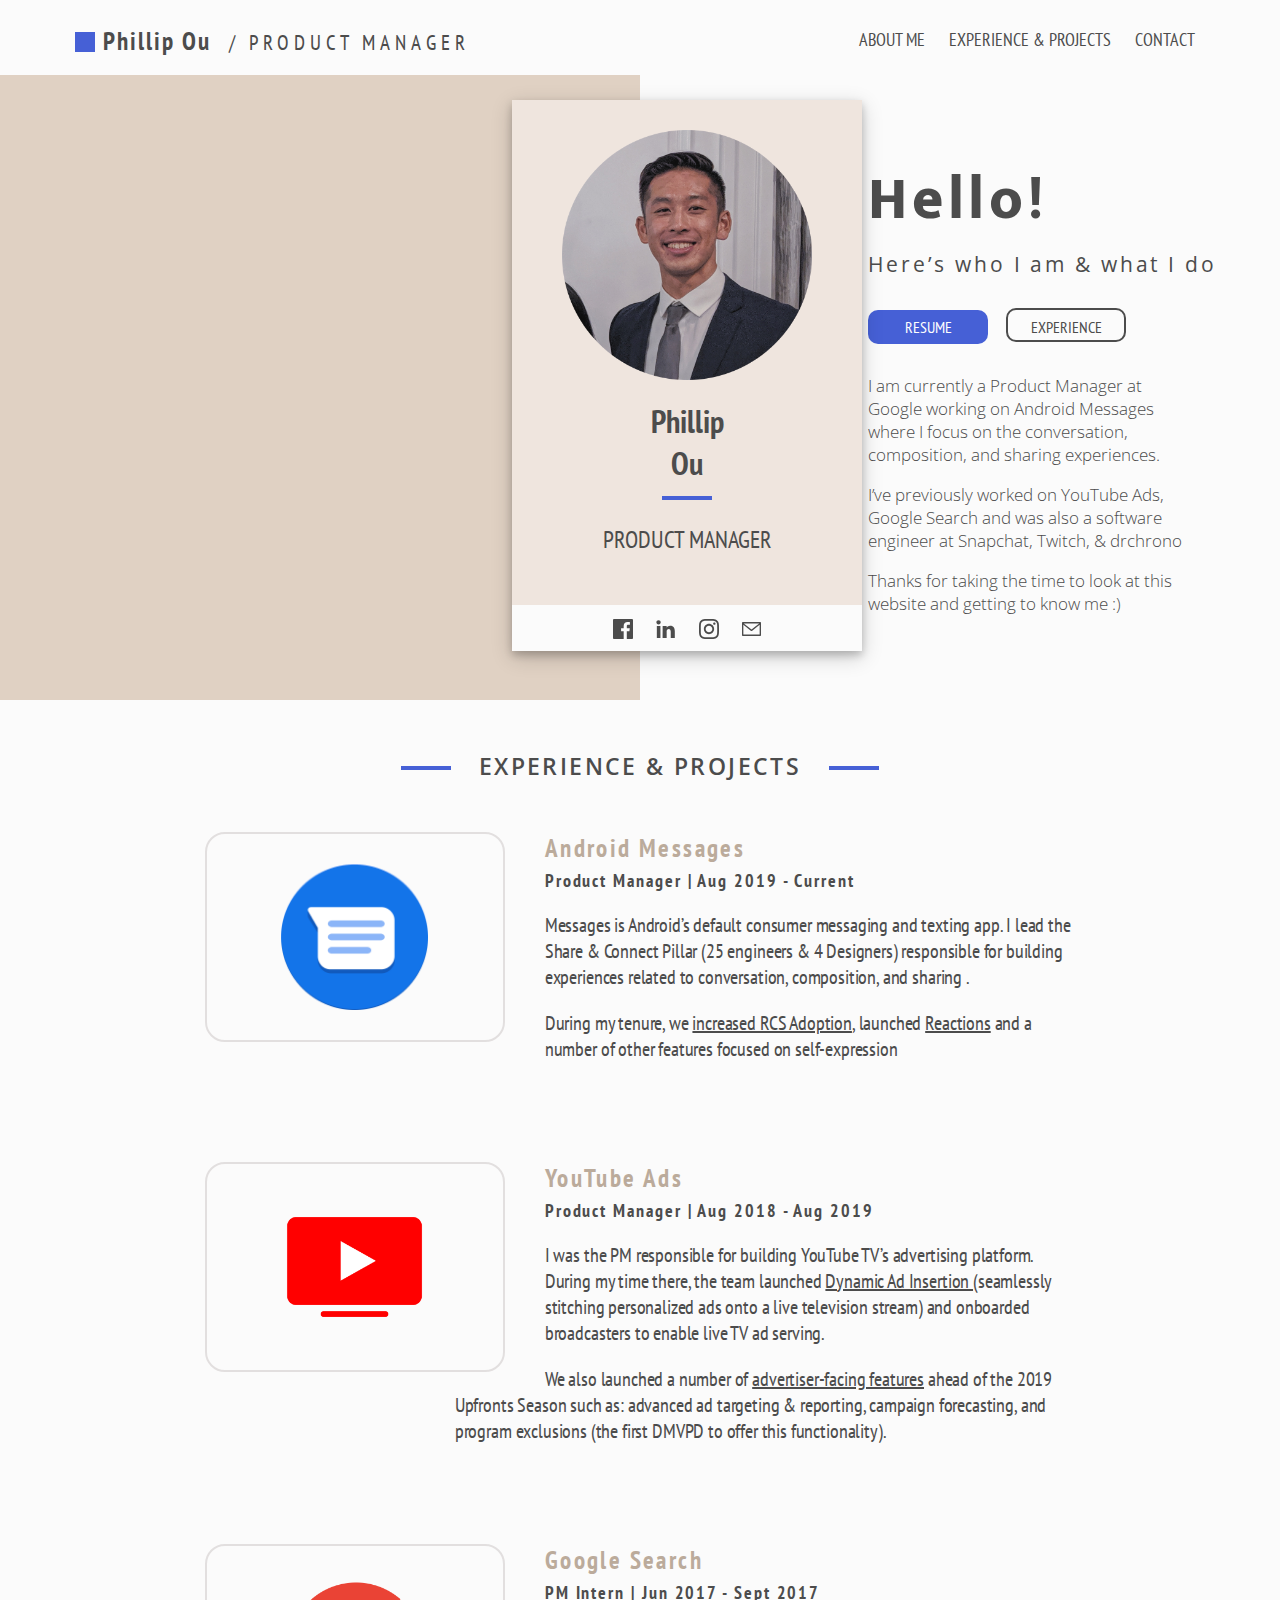
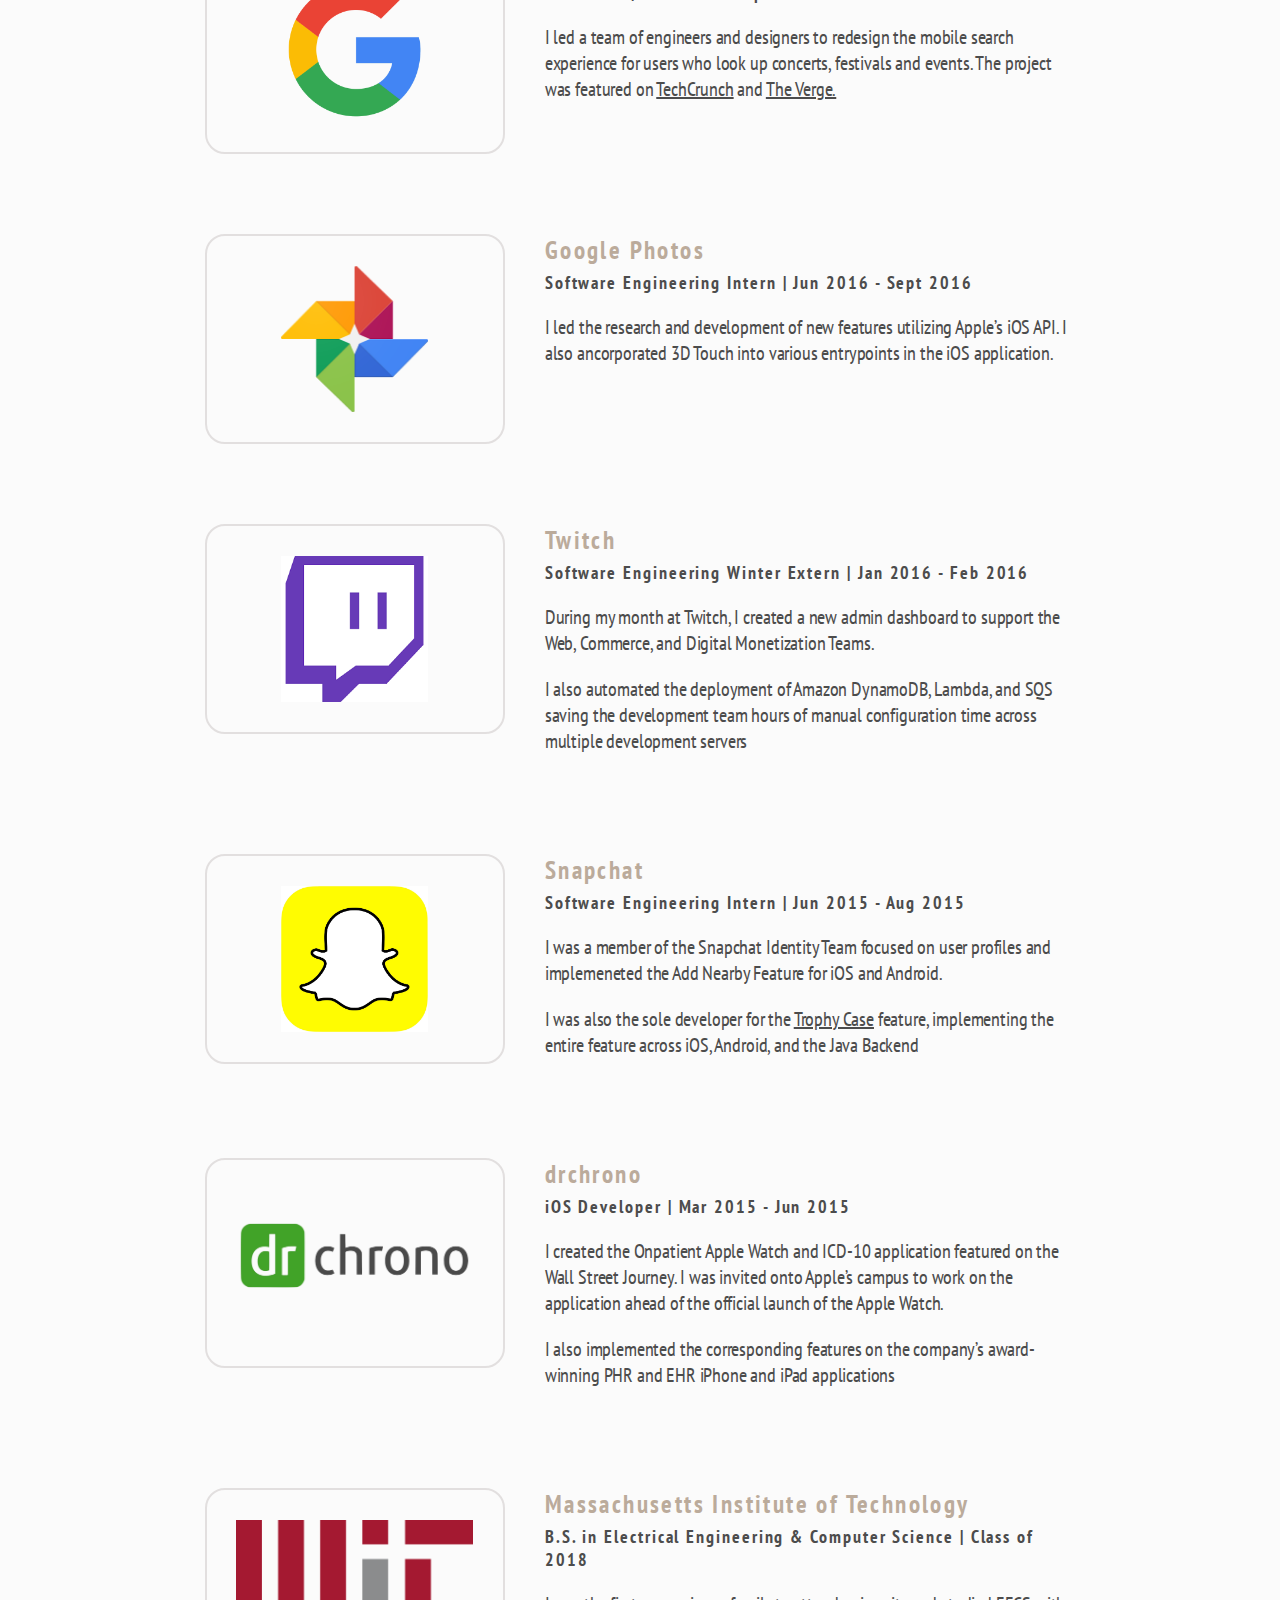
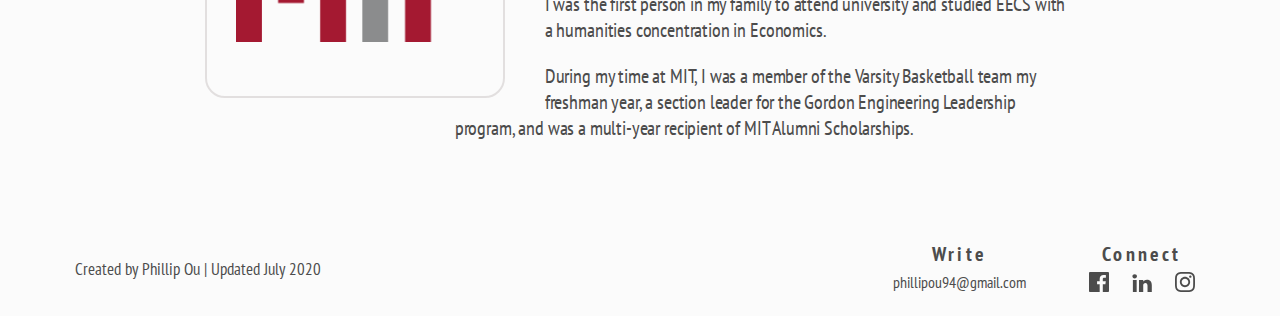
==== index.html @ a2feacb1 "enlarge buttons" ====
<!DOCTYPE html>
<html>

<head>
    <title>Phillip Ou</title>
    <link rel="stylesheet" type="text/css" href="css/main.css">
    <script src="http://ajax.googleapis.com/ajax/libs/jquery/1.11.2/jquery.min.js"></script>
    <script src="javascript/app.js"></script>
    <link rel="icon" type="image/png" href="images/POLogo.jpg">

</head>

<body>
    <!-- HEADER -->
    <div class="main-header">
        <nav>
            <div class="left-nav">
                <div id="square"> </div>
                <p id="name">Phillip Ou</p>
                <p id="product-manager"> /  PRODUCT MANAGER</p>
            </div>

            <ul class="right-nav">
                <li><a class="scroll-to-about" href="#">ABOUT ME</a></li>
                <li><a class="scroll-to-experience-and-projects" href="#">EXPERIENCE &amp PROJECTS</a></li>
                <li><a class="scroll-to-contact" href="#">CONTACT</a></li>
            </ul>
        </nav>
    </div>
    <div class = "about-me">
        <div id = "about-me-foreground">
            <div class = "profile-photo-container">
                <img class="profile-photo" src="photos/ProfilePhoto.png">

            </div>
            <div class = "name-container">
                <h1>Phillip</h1>
                <h1>Ou</h1>
            </div>
            <div class = "line-break"></div>
            <h2 class = "subtitle">PRODUCT MANAGER</h2>
            <div class = "icon-container">
                <a href="your landing page url">
                    <img src="icons/Facebook-black.svg" />
                </a>
                <a href="your landing page url">
                    <img src="icons/Linkedin-black.svg" />
                </a>
                <a href="your landing page url">
                    <img src="icons/Instagram-black.svg" />
                </a>
                <a href="your landing page url">
                    <img src="icons/mail.svg" />
                </a>
            </div>
        </div>
        <div id = "about-me-background">
            <div id = "brown-background"></div>
            <div id = "about-me-info-container"> 
                <h1>Hello!</h1>
                <h2>Here’s who I am &amp what I do</h2>
                <div id = "buttons">
                    <a class = "about-me-button" id = "resume-button" href="#">RESUME</a>
                    <a class = "about-me-button" id = "experience-button" href="#">EXPERIENCE</a>
                </div>
                 <div id = "about-me-paragraph">
                    <p>I am currently a Product Manager at Google working on Android Messages where I focus on the conversation, composition, and sharing experiences.</p>
                    <p>I’ve previously worked on YouTube Ads, Google Search and was also a software engineer at Snapchat, Twitch, & drchrono</p>
                    <p>Thanks for taking the time to look at this website and getting to know me :) </p>
                </div>
            </div>
        </div>
        
        
        
    </div>

    <div class = "experience-section" id ="experience">
        <div id = "experience-header">
            <div class = "bar"></div>
            <h1>EXPERIENCE &amp PROJECTS</h1>
            <div class = "bar"></div>
        </div>

        <!-- Android Messages -->
        <div class="job">
            <div class = "job-logo-container">
                <img class="job-logo" src="jobs/messages_logo.png">
            </div>
            <p class="company"> Android Messages</p>
            <p class="job-title"> Product Manager | Aug 2019 - Current</p>
            <div class="job-description">
                <p>Messages is Android’s default consumer messaging and texting app. I lead the Share & Connect Pillar (25 engineers & 4 Designers) 
                    responsible for building experiences related to conversation, composition, and sharing .</p>
                <p>During my tenure, we <a href="https://google.com/">increased RCS Adoption</a>, launched 
                    <a href="https://google.com/">Reactions</a> and a number of other features focused on self-expression</p>    
            </div> 
        </div>
        
        <!-- YouTube Ads -->
        <div class="job">
            <div class = "job-logo-container">
                <img class="job-logo" src="jobs/youtube_tv.png">
            </div>
            <p class="company"> YouTube Ads</p>
            <p class="job-title"> Product Manager | Aug 2018 - Aug 2019</p>
            <div class="job-description">
                <p>I was the PM responsible for building YouTube TV’s advertising platform. During my time there, the team launched 
                    <a href="https://google.com/">Dynamic Ad Insertion </a>
                    (seamlessly stitching personalized ads onto a live television stream) and onboarded broadcasters to enable live TV ad serving.</p>
                <p>We also launched a number of <a href="https://google.com/">advertiser-facing features</a>
                    ahead of the 2019 Upfronts Season such as: advanced ad targeting & reporting, campaign forecasting, and program exclusions 
                    (the first DMVPD to offer this functionality). </p>    
            </div> 
        </div>

        <!-- Google Search -->
        <div class="job">
            <div class = "job-logo-container">
                <img class="job-logo" src="jobs/google_logo.png">
            </div>
            <p class="company"> Google Search</p>
            <p class="job-title"> PM Intern | Jun 2017 - Sept 2017</p>
            <div class="job-description">
                <p>I led a team of engineers and designers to redesign the mobile search experience for users who look up concerts, festivals and events.
                The project was featured on <a href="https://techcrunch.com/2018/07/26/google-revamps-local-events-search-to-include-personalized-suggestions/">TechCrunch</a> 
                and <a href="https://www.theverge.com/2018/7/26/17617522/google-search-events-recommendations-interest-based">The Verge.</a></p>
            </div>  
        </div>

        <!-- Google Photos -->
        <div class="job">
            <div class = "job-logo-container">
                <img class="job-logo" src="jobs/google_photos_logo.png">
            </div>
            <p class="company"> Google Photos</p>
            <p class="job-title"> Software Engineering Intern | Jun 2016 - Sept 2016</p>
            <div class="job-description">
                <p>I led the research and development of new features utilizing Apple’s iOS API. I also ancorporated 3D Touch into various entrypoints in the iOS application.</p>
            </div>  
        </div>

        <!-- Twitch -->
        <div class="job">
            <div class = "job-logo-container">
                <img class="job-logo" src="jobs/twitch_logo.png">
            </div>
            <p class="company"> Twitch </p>
            <p class="job-title"> Software Engineering Winter Extern | Jan 2016 - Feb 2016</p>
            <div class="job-description">
                <p>During my month at Twitch, I created a new admin dashboard to support the Web, Commerce, and Digital Monetization Teams. </p>
                <p>I also automated the deployment of Amazon DynamoDB, Lambda, and SQS saving the development team hours of manual configuration time across multiple development servers</p>
            </div>  
        </div>

        <!-- Snapchat -->
        <div class="job">
            <div class = "job-logo-container">
                <img class="job-logo" src="jobs/snapchat_logo.jpg">
            </div>
            <p class="company"> Snapchat </p>
            <p class="job-title"> Software Engineering Intern | Jun 2015 - Aug 2015</p>
            <div class="job-description">
                <p>I was a member of the Snapchat Identity Team focused on user profiles and implemeneted the Add Nearby Feature for iOS and Android. </p>
                <p>I was also the sole developer for the <a href="https://www.theverge.com/2018/7/26/17617522/google-search-events-recommendations-interest-based"> Trophy Case</a>
                     feature, implementing the entire feature across iOS, Android, and the Java Backend </p>
            </div>  
        </div>

        <!-- drchrono -->
        <div class="job">
            <div class = "job-logo-container">
                <img class="job-logo" src="jobs/drchrono_logo.png">
            </div>
            <p class="company"> drchrono </p>
            <p class="job-title"> iOS Developer | Mar 2015 - Jun 2015</p>
            <div class="job-description">
                <p>I created the Onpatient Apple Watch and ICD-10 application featured on the Wall Street Journey. I was invited onto Apple’s campus to work on 
                    the application ahead of the official launch of the Apple Watch.</p>
                <p>I also implemented the corresponding features on the company’s award-winning PHR and EHR iPhone and iPad applications </p>
            </div>  
        </div>

        <!-- MIT -->
        <div class="job">
            <div class = "job-logo-container">
                <img class="job-logo" src="jobs/mit_logo.png">
            </div>
            <p class="company"> Massachusetts Institute of Technology </p>
            <p class="job-title"> B.S. in Electrical Engineering & Computer Science | Class of 2018</p>
            <div class="job-description">
                <p>I was the first person in my family to attend university and studied EECS with a humanities concentration in Economics. </p>
                <p>During my time at MIT, I was a member of the Varsity Basketball team my freshman year, a section leader for the Gordon Engineering Leadership program, 
                    and was a multi-year recipient of MIT Alumni Scholarships.
                </p>
            </div>  
        </div>  
    
    </div>

    <div class = "footer" id = "contact">
        <div class = "copyright">
            <p>Created by Phillip Ou | Updated July 2020</p>
        </div>
        <div class = "right-footer">
            <div class = "footer-section">
                <h1>Write</h1>
                <p>phillipou94@gmail.com</p>   
            </div>
            <div class = "footer-section">
                <h1>Connect</h1>
                <div class = "social-icons">
                    <a href="your landing page url">
                        <img src="icons/Facebook-black.svg" />
                    </a>
                    <a href="your landing page url">
                        <img src="icons/Linkedin-black.svg" />
                    </a>
                    <a href="your landing page url">
                        <img src="icons/Instagram-black.svg" />
                    </a>
                </div> 
            </div>
        </div>

    </div>
    
   


</body>

</html>
---- css/main.css ----
/*********************************
GLOBAL
*********************************/
        /* orange: #ff3d2b;*/
        
@import url('https://fonts.googleapis.com/css2?family=PT+Sans+Narrow:wght@400;700&display=swap');
@import url('https://fonts.googleapis.com/css2?family=Open+Sans:wght@300;400;600;700&display=swap');
@import url('https://fonts.googleapis.com/css2?family=Mukta+Mahee:wght@800&display=swap');
* {
    box-sizing: border-box;
    -moz-box-sizing: border-box;
    -webkit-box-sizing: border-box;
}

html,
body {
    margin: 0;
    padding: 0;
    font-family: 'PT Sans Narrow', sans-serif;
    background: #FBFBFB;
    color: #4C4C4C;
        }
/*********************************
NAVIGATION BAR
*********************************/
        
nav {
    position: absolute;
    top: 0px;
    float: top;
    max-width: 100%;
    width: 100%;
    height: 75px;
    background: #FBFBFB;
    display:flex;
    justify-content: space-between;
}

nav .left-nav {
    list-style: none;
    float: left;
    display: block;
    height: 100%;
    margin-left:75px;
}

#square {
    display:inline-block;
    height: 20px;
    width: 20px;
    vertical-align: -2px;
    background:#4660D6;
}


#name {
    display: inline-block;
    padding-left: 5px;
    font-weight: 700;
    letter-spacing: 2px;
    font-size: 25px;
    color: #4C4C4C;
}

#product-manager {
    display:inline-block;
    padding-left: 15px;
    font-weight: 400;
    letter-spacing: 5px;
    font-size: 21px;
}

nav .right-nav {
    display:inline-block;
    list-style: none;
    font-size: 18px;
    padding-right: 75px;
    padding-top: 10px;
}

nav .right-nav li {
    display: inline-block;
}

nav .right-nav a,
nav .right-nav a:visited {
    color: #4C4C4C;
    padding: 0px 10px;
    text-align: right;
    text-decoration: none;
    font-family: 'PT Sans Narrow', sans-serif;
    font-weight: 400;
}

nav .right-nav a:hover {
    font-weight: 400;
    color: #4660D6;
}
        

        /*********************************
ABOUT ME
*********************************/
#about-me {
    width:100%;
    
}
#about-me-background {
    width:100%;
    height:700px;
    margin:0;
    display:flexbox;
    
}

#brown-background {
    margin:0;
    display:inline-block;
    height:100%;
    width:50%;
    background:#E0D1C3;
}
#about-me-info-container {
    margin-top:150px;
    margin-left:0px;
    display:inline-block;
    vertical-align: top;
    width:49%;
    padding-left: 225px;
}

#about-me-info-container h1 {
    margin: 0;
    font-family: 'Mukta Mahee', sans-serif;
    font-weight:800;
    font-size: 60px;
    letter-spacing: .30rem;
}

#about-me-info-container h2 {
    margin: 0;
    font-family: 'Open Sans', sans-serif;
    font-weight: 400;
    font-size:21px;
    letter-spacing: .18rem;
}

#buttons {
    margin-top:30px;
    
}
#buttons a,
#buttons a:visited {
    text-decoration: none;
    display:inline-block;
    width:120px;
    text-align:center;
    vertical-align: center;
    height:34px;
    padding-top: 7px;
    border-radius: 10px;
    margin-right:15px;
}

.about-me-button:hover {
    transform: scale(1.05); /* (150% zoom - Note: if the zoom is too large, it will go outside of the viewport) */

}

#resume-button {
    background: #4660D6;
    color:white;
}


#experience-button {
    border-color:#4C4C4C;
    border-style:solid;
    border-width: 2px;
    color:#4C4C4C
}

#about-me-paragraph {
    margin-top: 30px;
    height:100px;
    margin-right:75px;
}

#about-me-paragraph p {
    font-family: 'Open Sans', sans-serif;
    font-weight: 300;
    font-size:17px;
}

#about-me-foreground {
    width:350px;
    margin-left: 40%;
    margin-top: 100px;
    background:#EFE5DE;
    position:absolute;
    box-shadow: 0 4px 8px 0 rgba(0, 0, 0, 0.2), 0 6px 20px 0 rgba(0, 0, 0, 0.19);
}

.profile-photo-container {
    width: 250px;
    height:250px;
    margin-left:50px;
    border-radius: 50%;
    margin-top:30px;
}

.profile-photo-container img{
    max-width: 250px;
    max-height:250px;
}

.name-container {
    margin-top:20px;
    width:100%;
}
.name-container h1{ 
    margin:0;
    text-align: center;
}

.line-break {
    height: 4px;
    width:50px;
    background:#4660D6;
    display:inline-block;
    text-align:center;
    margin-left: 150px;
}

#about-me-foreground h2 {
    text-align:center;
    font-weight:300;
    color:#4C4C4C;
}

#about-me-foreground .icon-container {
    width:100%;
    margin-top:50px;
    background: #FBFBFB;
    padding: 12px 0;
    text-align:center;
}

#about-me-foreground .icon-container a{
    text-decoration: none;
    display:inline-block;
}

#about-me-foreground .icon-container img{
    max-width: 20px;
    max-height: 20px;
    margin:0px 10px;
    vertical-align: middle;
    
}
       

/*********************************
EXPERIENCE & PROJECTS
*********************************/


.experience-section {
    width:100%;
    margin-top:50px;
}

#experience-header {
    width:100%;
    text-align:center;
    margin-bottom:50px;
}

.bar {
    height: 4px;
    width:50px;
    background:#4660D6;
    margin-bottom:5px;
    display:inline-block;
}

#experience-header h1{ 
    display:inline-block;
    margin:0 25px;
    font-family: 'Open Sans', sans-serif;
    font-weight: 600;
    font-size: 23px;
    letter-spacing: .15rem;
}

        
        
.job {
    margin-left: 16%;
    margin-right:16%;
    display: inline-block;
    margin-bottom: 80px;
}
.job-logo-container {
    width: 300px;
    height: 210px;
    float: left;
    border-width: 2px;
    border-color: #E2DFDF;
    border-style: solid;
    border-radius: 20px;
    margin-right: 40px;
    
}
.job-logo {
    width:auto;
    height:auto;
    max-width: 296px;
    max-height: 206px;
    padding:10%;
    margin-left:auto;
    margin-right:auto;
    display:block;
}

.company {
    text-align: left;
    padding-left: 250px;
    font-weight: 700;
    font-size: 25px;
    color:#BBAB9B;
    margin:0;
    letter-spacing: .15rem;
}

.job-title {
    margin-top:5px;
    letter-spacing: .12rem;
    font-weight: 600;
    font-size: 18px;
}

.job-description p{
    
    padding-left: 250px;
    font-weight: 300;
    font-size: 20px;
    letter-spacing:-0.01rem;
}

.job-description a,
.job-description a:visited {
    color: #4C4C4C;
    text-decoration: underline;


}

.job-description a:hover {
    font-weight: 300;
    color: #4660D6;
}
    
       
        /*********************************
FOOTER
*********************************/

.footer {
    width: 100%;
    padding-left: 75px;
    padding-right: 75px;
    height:75px;
    display:flex;
    justify-content: space-between;
}

.copyright {
    float:left;
}
.copyright p{
    float:left;
    font-weight: 300;
    font-size:17px;
}

.footer-section {
    display:inline-block;
    margin-left:50px;
    vertical-align:top;
}

.footer-section h1 {
    font-weight: 600;
    font-size:20px;
    margin:0;
    margin-bottom:5px;
    text-align: center;
    letter-spacing: .2rem;
}

.footer-section p {
    font-weight: 300;
    font-size:16px;
    margin:0;
    text-align: center;
}

.social-icons a{
    text-decoration: none;
}

.footer-section .social-icons img{
    max-width: 20px;
    max-height: 20px;
    margin:0px 10px;
    
}
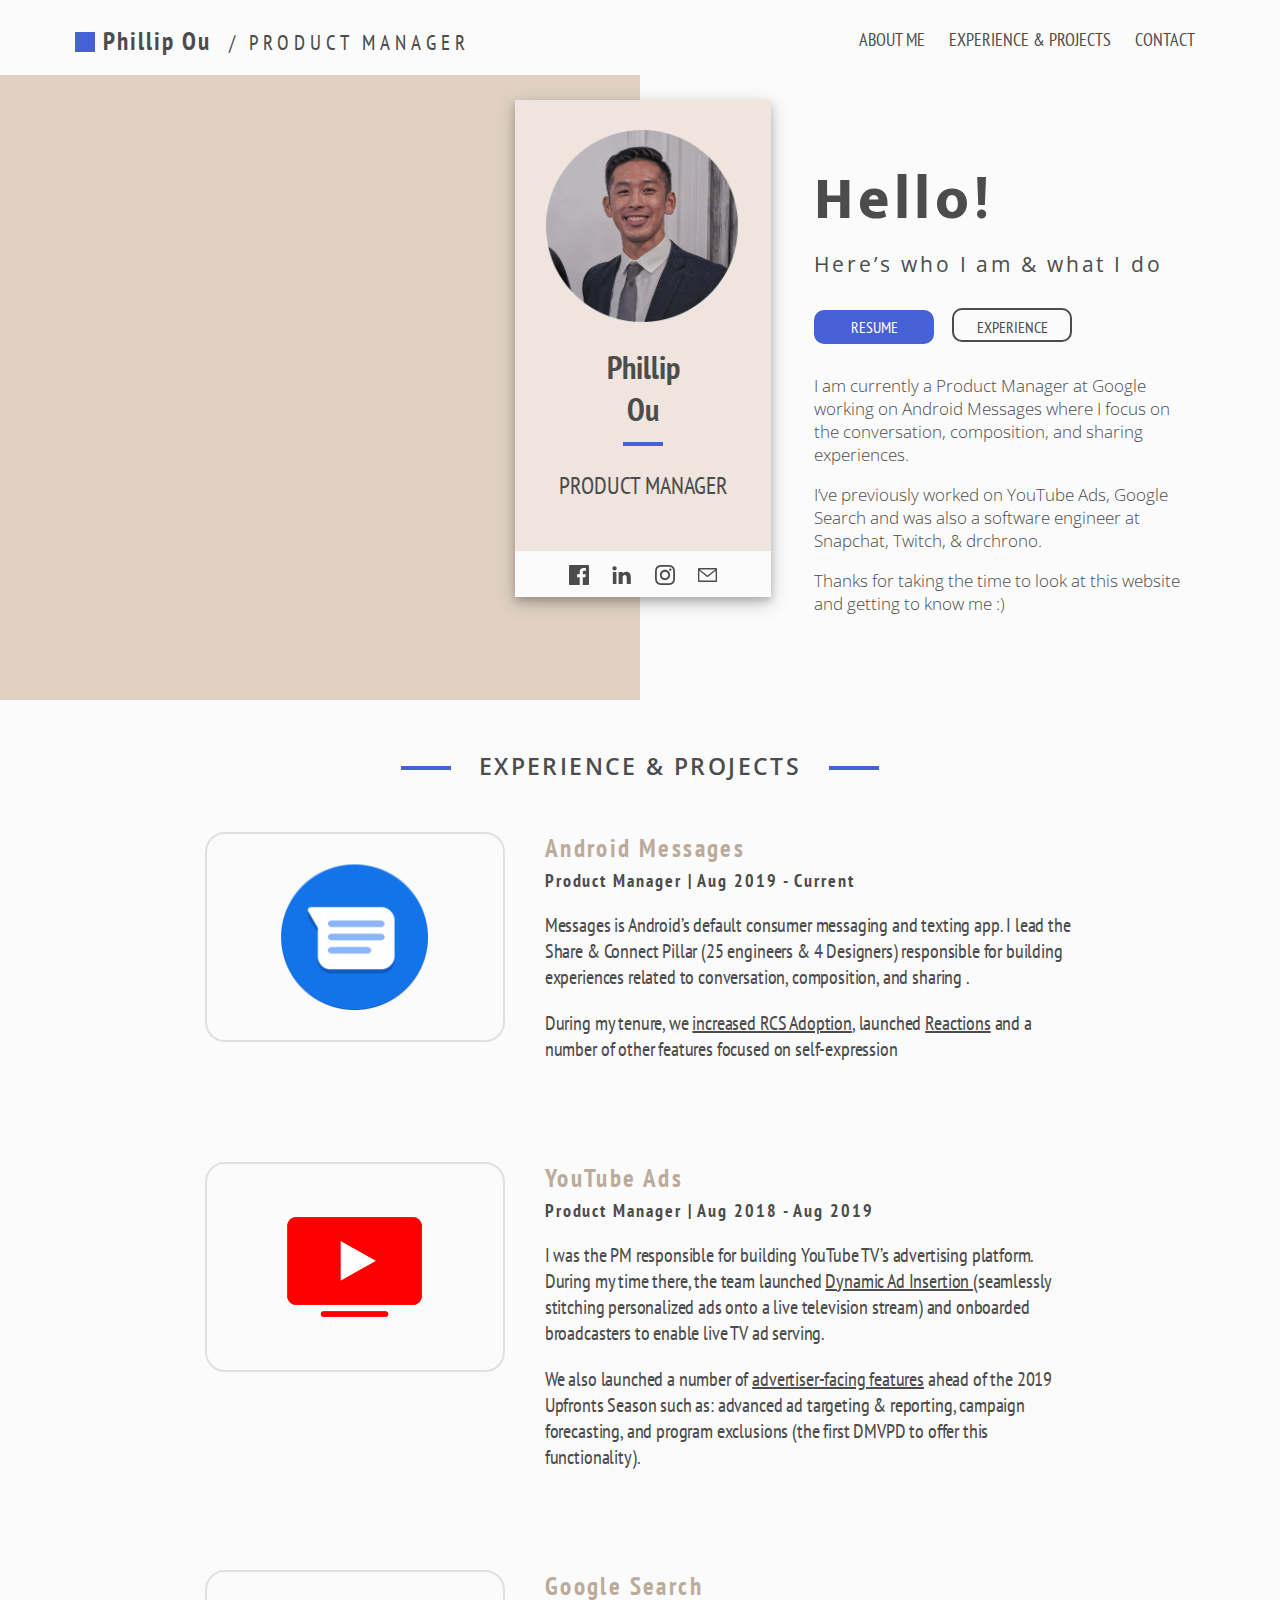
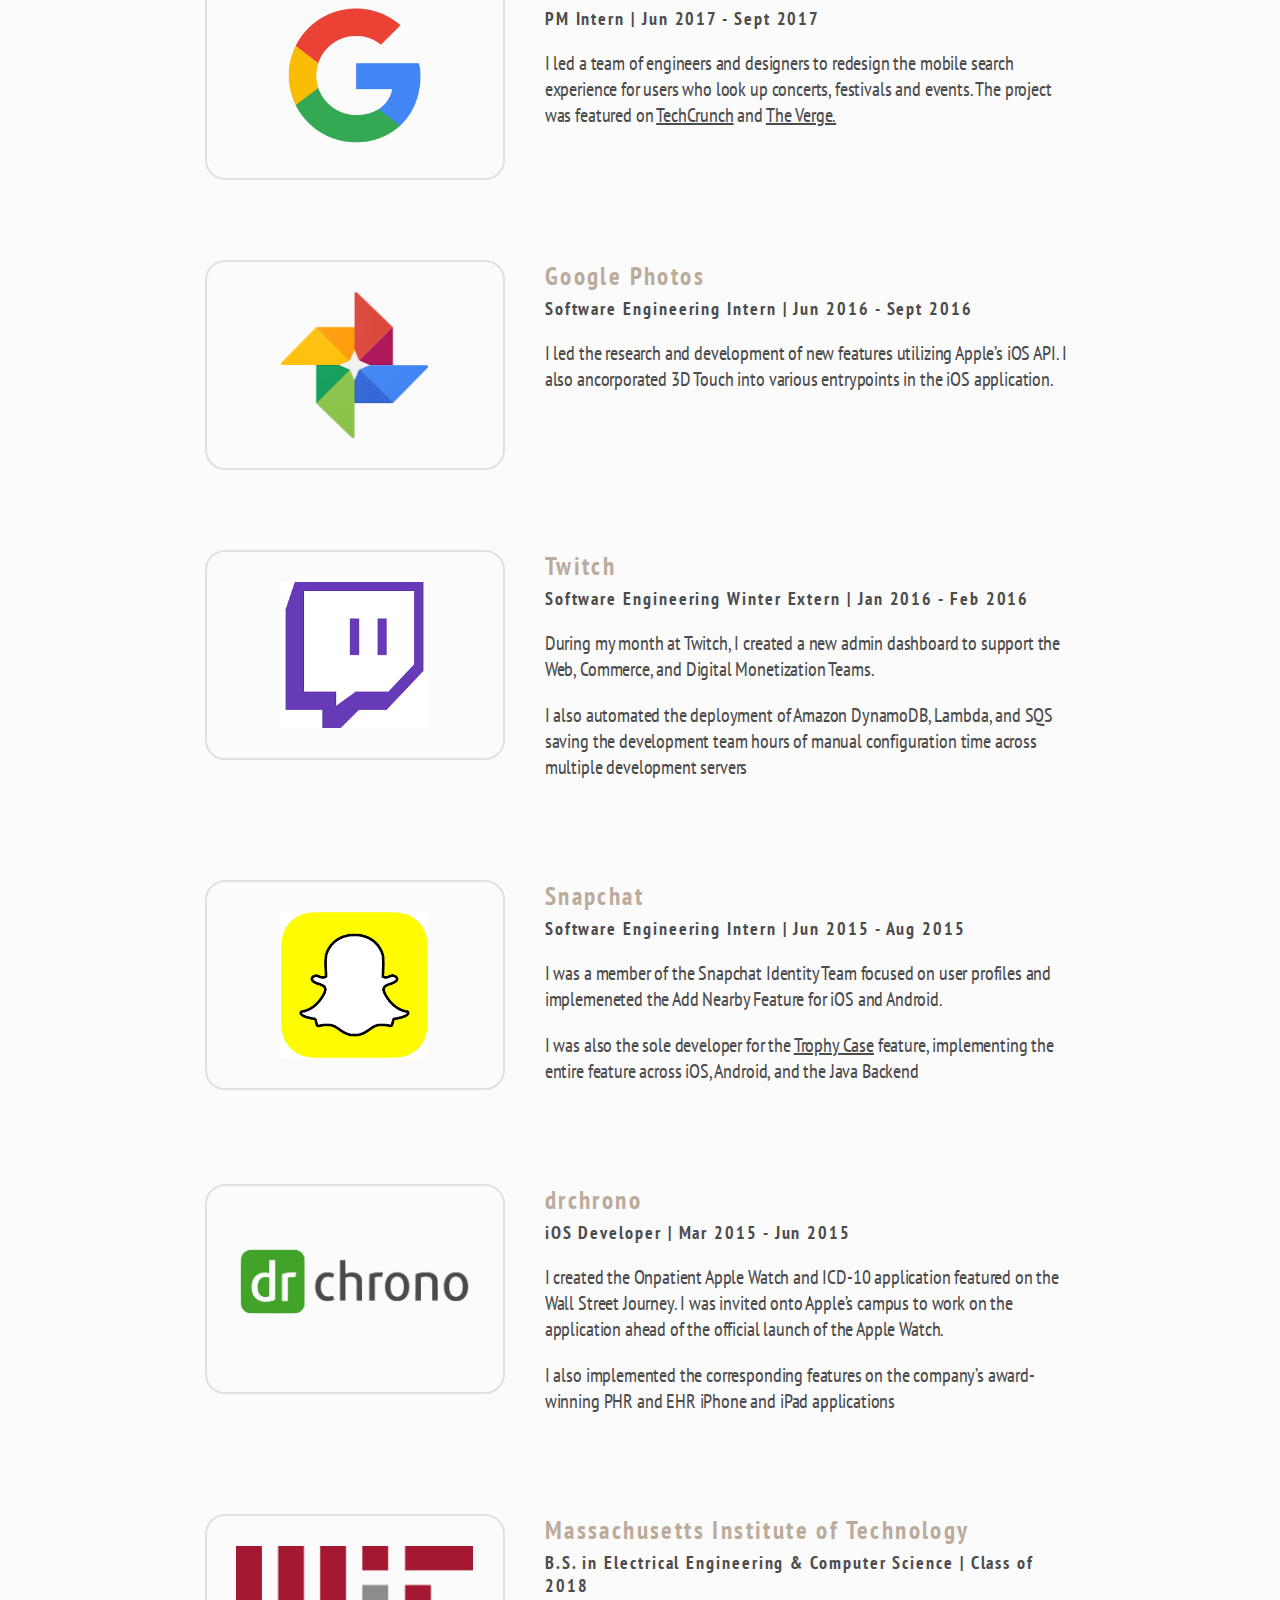
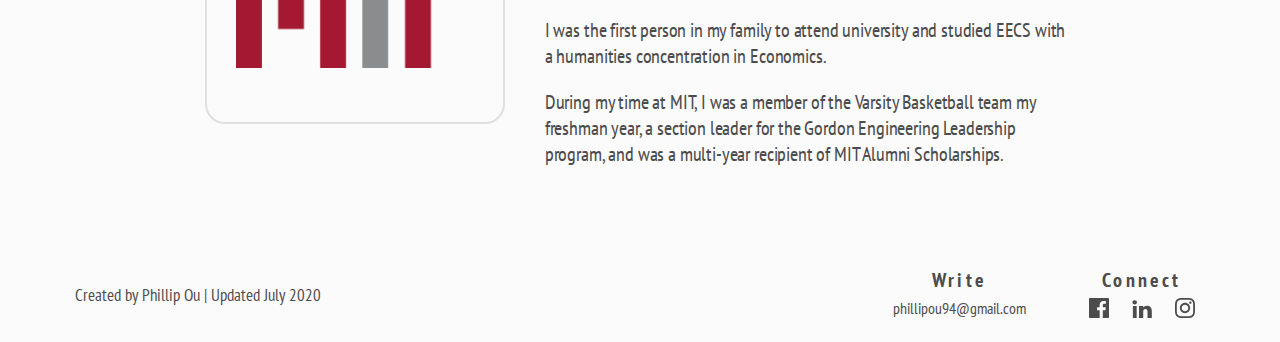
==== commit ddea3a72: "refactored foreground and background views" ====
--- a/index.html
+++ b/index.html
@@ -28,34 +28,38 @@
         </nav>
     </div>
     <div class = "about-me">
-        <div id = "about-me-foreground">
-            <div class = "profile-photo-container">
-                <img class="profile-photo" src="photos/ProfilePhoto.png">
-
-            </div>
-            <div class = "name-container">
-                <h1>Phillip</h1>
-                <h1>Ou</h1>
-            </div>
-            <div class = "line-break"></div>
-            <h2 class = "subtitle">PRODUCT MANAGER</h2>
-            <div class = "icon-container">
-                <a href="your landing page url">
-                    <img src="icons/Facebook-black.svg" />
-                </a>
-                <a href="your landing page url">
-                    <img src="icons/Linkedin-black.svg" />
-                </a>
-                <a href="your landing page url">
-                    <img src="icons/Instagram-black.svg" />
-                </a>
-                <a href="your landing page url">
-                    <img src="icons/mail.svg" />
-                </a>
-            </div>
-        </div>
         <div id = "about-me-background">
             <div id = "brown-background"></div>
+            <div id = "white-background"></div>
+        </div>
+        <div id = about-me-foreground>
+            <div id = foreground-left-column></div>
+            <div id = "profile-card">
+                <div class = "profile-photo-container">
+                    <img class="profile-photo" src="photos/ProfilePhoto.png">
+                </div>
+                <div class = "name-container">
+                    <h1>Phillip</h1>
+                    <h1>Ou</h1>
+                </div>
+                <div class = "line-break"></div>
+                <h2 class = "subtitle">PRODUCT MANAGER</h2>
+                <div class = "icon-container">
+                    <a href="your landing page url">
+                        <img src="icons/Facebook-black.svg" />
+                    </a>
+                    <a href="your landing page url">
+                        <img src="icons/Linkedin-black.svg" />
+                    </a>
+                    <a href="your landing page url">
+                        <img src="icons/Instagram-black.svg" />
+                    </a>
+                    <a href="your landing page url">
+                        <img src="icons/mail.svg" />
+                    </a>
+                </div>
+            </div>
+
             <div id = "about-me-info-container"> 
                 <h1>Hello!</h1>
                 <h2>Here’s who I am &amp what I do</h2>
@@ -65,11 +69,13 @@
                 </div>
                  <div id = "about-me-paragraph">
                     <p>I am currently a Product Manager at Google working on Android Messages where I focus on the conversation, composition, and sharing experiences.</p>
-                    <p>I’ve previously worked on YouTube Ads, Google Search and was also a software engineer at Snapchat, Twitch, & drchrono</p>
+                    <p>I’ve previously worked on YouTube Ads, Google Search and was also a software engineer at Snapchat, Twitch, & drchrono.</p>
                     <p>Thanks for taking the time to look at this website and getting to know me :) </p>
                 </div>
             </div>
         </div>
+        
+
         
         
         
--- a/css/main.css
+++ b/css/main.css
@@ -101,32 +101,121 @@
         /*********************************
 ABOUT ME
 *********************************/
-#about-me {
-    width:100%;
-    
+.about-me {
+    width:100%;
+    height:700px;
 }
 #about-me-background {
     width:100%;
-    height:700px;
-    margin:0;
-    display:flexbox;
+    height:100%;
+    margin:0;
     
 }
 
 #brown-background {
     margin:0;
-    display:inline-block;
+    float:left;
     height:100%;
     width:50%;
+    max-width:1100px;
     background:#E0D1C3;
+}
+
+#white-background {
+    margin:0;
+    float:right;
+    height:100%;
+    width:50%;
+}
+
+#about-me-foreground {
+    width:100%;
+    height:100%;
+    position:relative;
+    top:-700px;
+
+   
+}
+
+#foreground-left-column {
+    width:40%;
+    /* height:100%; */
+    display:inline-block;
+}
+
+#profile-card {
+    width:20%;
+    max-width:375px;
+    margin-top:100px;
+    display:inline-block;
+    text-align: center;
+    background:#EFE5DE;
+    box-shadow: 0 4px 8px 0 rgba(0, 0, 0, 0.2), 0 6px 20px 0 rgba(0, 0, 0, 0.19);
+}
+
+.profile-photo-container {
+    width:75%;
+    margin-left:12%;
+    margin-right:12%;
+    border-radius: 50%;
+    margin-top:30px;
+}
+
+.profile-photo-container img{
+    width:100%;
+    max-width: 100%;
+    max-height:50%;
+}
+
+.name-container {
+    margin-top:20px;
+    width:100%;
+}
+.name-container h1{ 
+    margin:0;
+    text-align: center;
+}
+
+.line-break {
+    height: 4px;
+    width:16%;
+    background:#4660D6;
+    display:inline-block;
+    text-align:center;
+}
+
+#profile-card h2 {
+    text-align:center;
+    font-weight:300;
+    color:#4C4C4C;
+}
+
+#profile-card .icon-container {
+    width:100%;
+    margin-top:50px;
+    background: #FBFBFB;
+    padding: 12px 0;
+    text-align:center;
+}
+
+#profile-card .icon-container a{
+    text-decoration: none;
+    display:inline-block;
+}
+
+#profile-card .icon-container img{
+    max-width: 20px;
+    max-height: 20px;
+    margin:0px 10px;
+    vertical-align: middle;
+    
 }
 #about-me-info-container {
     margin-top:150px;
-    margin-left:0px;
+    width:39%;
+    padding-left:40px;
     display:inline-block;
     vertical-align: top;
-    width:49%;
-    padding-left: 225px;
 }
 
 #about-me-info-container h1 {
@@ -163,7 +252,7 @@
 }
 
 .about-me-button:hover {
-    transform: scale(1.05); /* (150% zoom - Note: if the zoom is too large, it will go outside of the viewport) */
+    transform: scale(1.05);
 
 }
 
@@ -190,73 +279,6 @@
     font-family: 'Open Sans', sans-serif;
     font-weight: 300;
     font-size:17px;
-}
-
-#about-me-foreground {
-    width:350px;
-    margin-left: 40%;
-    margin-top: 100px;
-    background:#EFE5DE;
-    position:absolute;
-    box-shadow: 0 4px 8px 0 rgba(0, 0, 0, 0.2), 0 6px 20px 0 rgba(0, 0, 0, 0.19);
-}
-
-.profile-photo-container {
-    width: 250px;
-    height:250px;
-    margin-left:50px;
-    border-radius: 50%;
-    margin-top:30px;
-}
-
-.profile-photo-container img{
-    max-width: 250px;
-    max-height:250px;
-}
-
-.name-container {
-    margin-top:20px;
-    width:100%;
-}
-.name-container h1{ 
-    margin:0;
-    text-align: center;
-}
-
-.line-break {
-    height: 4px;
-    width:50px;
-    background:#4660D6;
-    display:inline-block;
-    text-align:center;
-    margin-left: 150px;
-}
-
-#about-me-foreground h2 {
-    text-align:center;
-    font-weight:300;
-    color:#4C4C4C;
-}
-
-#about-me-foreground .icon-container {
-    width:100%;
-    margin-top:50px;
-    background: #FBFBFB;
-    padding: 12px 0;
-    text-align:center;
-}
-
-#about-me-foreground .icon-container a{
-    text-decoration: none;
-    display:inline-block;
-}
-
-#about-me-foreground .icon-container img{
-    max-width: 20px;
-    max-height: 20px;
-    margin:0px 10px;
-    vertical-align: middle;
-    
 }
        
 
@@ -311,6 +333,7 @@
     border-radius: 20px;
     margin-right: 40px;
     
+    
 }
 .job-logo {
     width:auto;
@@ -334,6 +357,7 @@
 }
 
 .job-title {
+    margin:0;
     margin-top:5px;
     letter-spacing: .12rem;
     font-weight: 600;
@@ -341,8 +365,7 @@
 }
 
 .job-description p{
-    
-    padding-left: 250px;
+   padding-left:340px;
     font-weight: 300;
     font-size: 20px;
     letter-spacing:-0.01rem;
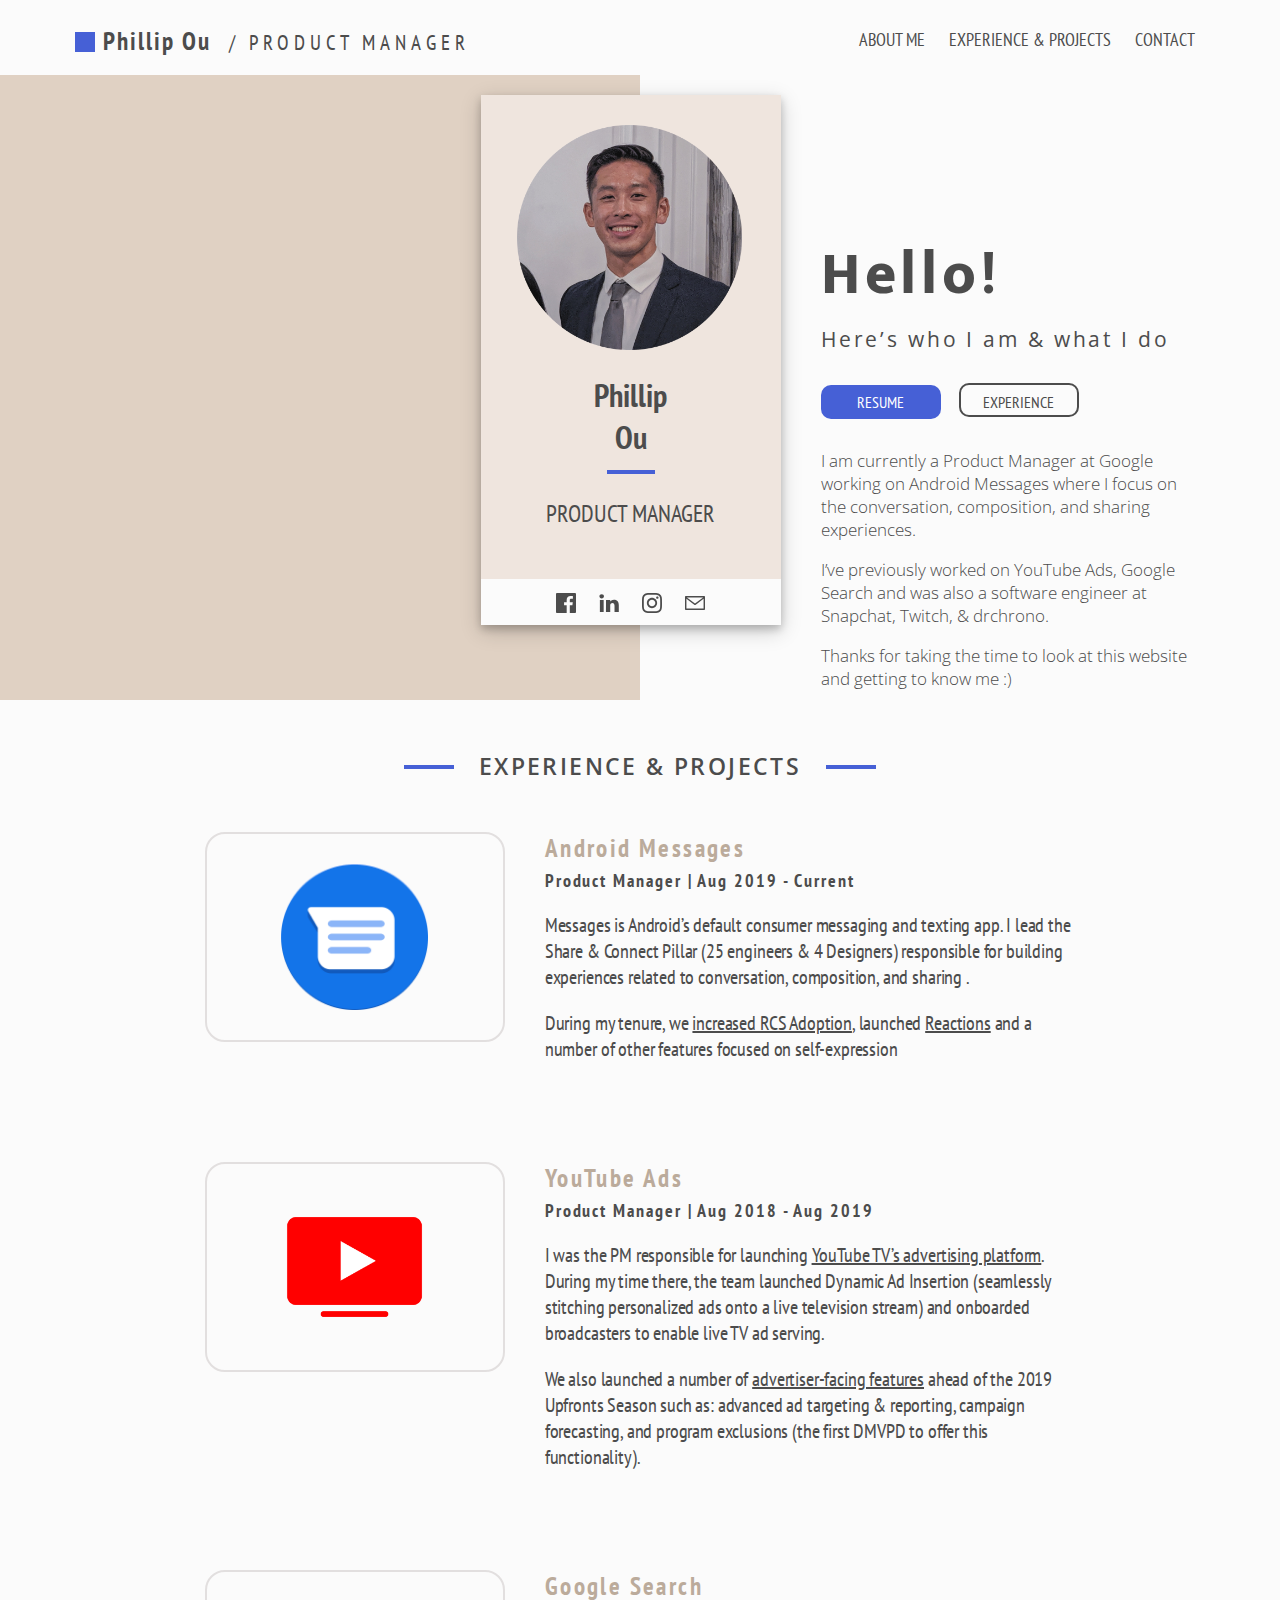
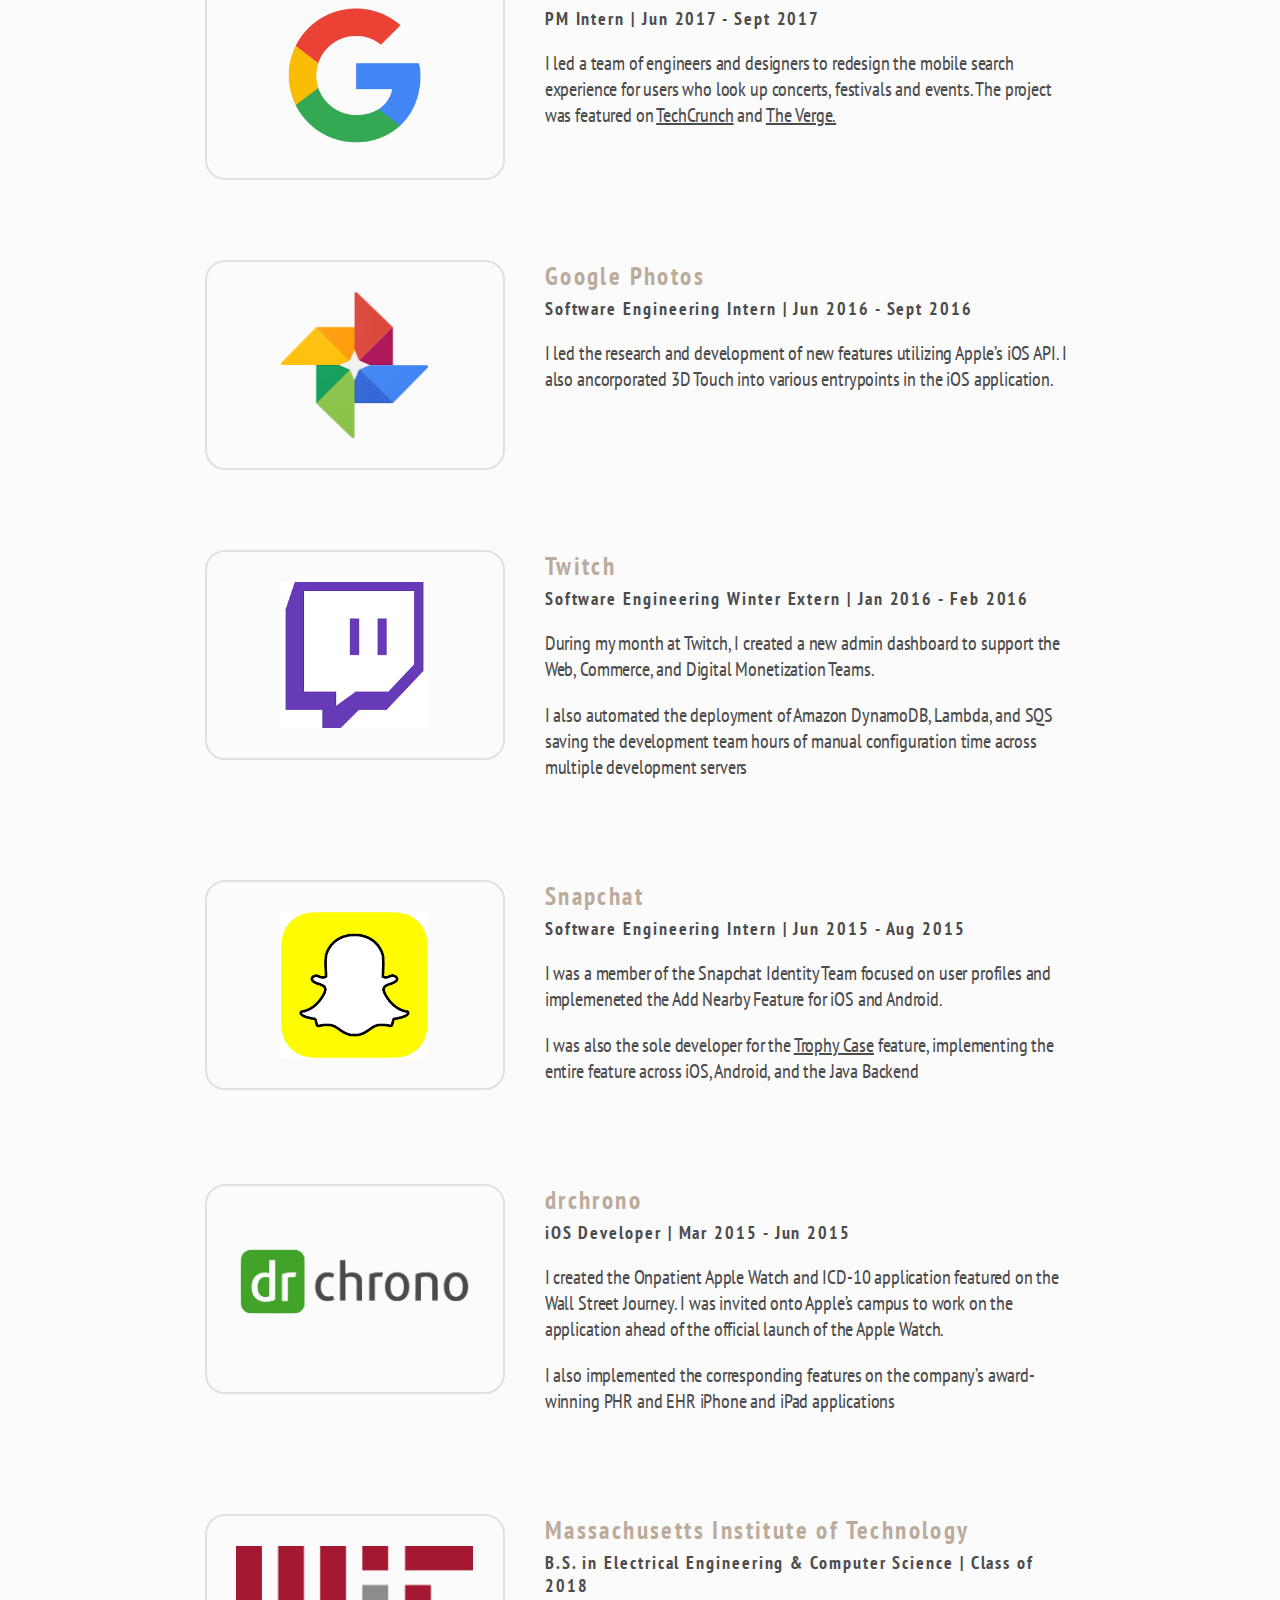
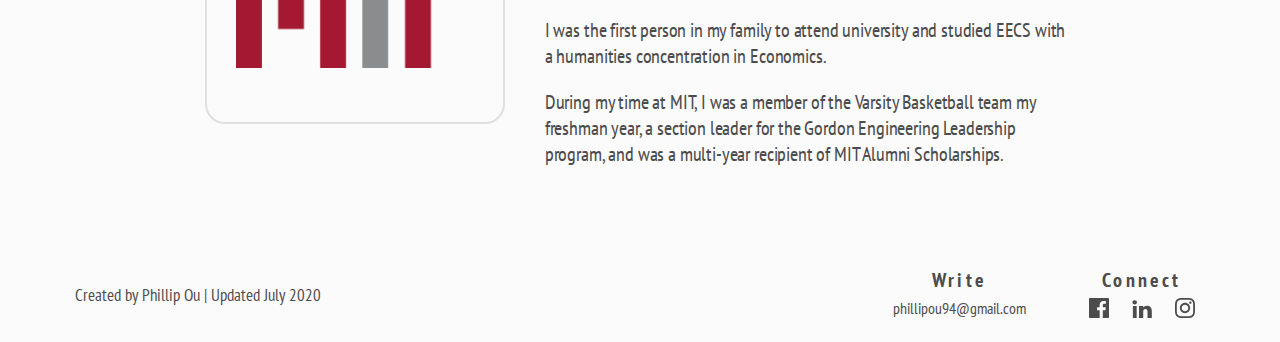
==== commit e3717ca1: "added missing links" ====
--- a/index.html
+++ b/index.html
@@ -45,16 +45,16 @@
                 <div class = "line-break"></div>
                 <h2 class = "subtitle">PRODUCT MANAGER</h2>
                 <div class = "icon-container">
-                    <a href="your landing page url">
+                    <a target="_blank" rel="noopener noreferrer" href="https://www.facebook.com/phillip.ou/">
                         <img src="icons/Facebook-black.svg" />
                     </a>
-                    <a href="your landing page url">
+                    <a target="_blank" rel="noopener noreferrer" href="https://www.linkedin.com/in/phillipou/">
                         <img src="icons/Linkedin-black.svg" />
                     </a>
-                    <a href="your landing page url">
+                    <a target="_blank" rel="noopener noreferrer" href="https://www.instagram.com/filupoh/?hl=en">
                         <img src="icons/Instagram-black.svg" />
                     </a>
-                    <a href="your landing page url">
+                    <a target="_blank" rel="noopener noreferrer" href="mailto:phillipou94@gmail.com">
                         <img src="icons/mail.svg" />
                     </a>
                 </div>
@@ -98,8 +98,10 @@
             <div class="job-description">
                 <p>Messages is Android’s default consumer messaging and texting app. I lead the Share & Connect Pillar (25 engineers & 4 Designers) 
                     responsible for building experiences related to conversation, composition, and sharing .</p>
-                <p>During my tenure, we <a href="https://google.com/">increased RCS Adoption</a>, launched 
-                    <a href="https://google.com/">Reactions</a> and a number of other features focused on self-expression</p>    
+                <p>During my tenure, we <a target="_blank" rel="noopener noreferrer" href="https://www.theverge.com/2019/11/14/20964477/googles-rcs-chat-android-rollout-us-ccmi-texting-sms">
+                    increased RCS Adoption</a>, launched 
+                    <a target="_blank" rel="noopener noreferrer" href="https://www.theverge.com/2020/5/13/21256975/google-android-messages-rcs-emoji-reactions-test">Reactions</a> 
+                    and a number of other features focused on self-expression</p>    
             </div> 
         </div>
         
@@ -111,10 +113,10 @@
             <p class="company"> YouTube Ads</p>
             <p class="job-title"> Product Manager | Aug 2018 - Aug 2019</p>
             <div class="job-description">
-                <p>I was the PM responsible for building YouTube TV’s advertising platform. During my time there, the team launched 
-                    <a href="https://google.com/">Dynamic Ad Insertion </a>
+                <p>I was the PM responsible for launching <a href="https://adage.com/article/special-report-newfronts/youtube-selling-ads-live-tv-service/313284"> 
+                    YouTube TV’s advertising platform</a>. During my time there, the team launched  Dynamic Ad Insertion 
                     (seamlessly stitching personalized ads onto a live television stream) and onboarded broadcasters to enable live TV ad serving.</p>
-                <p>We also launched a number of <a href="https://google.com/">advertiser-facing features</a>
+                <p>We also launched a number of <a target="_blank" rel="noopener noreferrer" href="https://ppcexpo.com/blog/youtube-tv-ads">advertiser-facing features</a>
                     ahead of the 2019 Upfronts Season such as: advanced ad targeting & reporting, campaign forecasting, and program exclusions 
                     (the first DMVPD to offer this functionality). </p>    
             </div> 
@@ -129,8 +131,8 @@
             <p class="job-title"> PM Intern | Jun 2017 - Sept 2017</p>
             <div class="job-description">
                 <p>I led a team of engineers and designers to redesign the mobile search experience for users who look up concerts, festivals and events.
-                The project was featured on <a href="https://techcrunch.com/2018/07/26/google-revamps-local-events-search-to-include-personalized-suggestions/">TechCrunch</a> 
-                and <a href="https://www.theverge.com/2018/7/26/17617522/google-search-events-recommendations-interest-based">The Verge.</a></p>
+                The project was featured on <a target="_blank" rel="noopener noreferrer" href="https://techcrunch.com/2018/07/26/google-revamps-local-events-search-to-include-personalized-suggestions/">TechCrunch</a> 
+                and <a target="_blank" rel="noopener noreferrer" href="https://www.theverge.com/2018/7/26/17617522/google-search-events-recommendations-interest-based">The Verge.</a></p>
             </div>  
         </div>
 
@@ -168,7 +170,7 @@
             <p class="job-title"> Software Engineering Intern | Jun 2015 - Aug 2015</p>
             <div class="job-description">
                 <p>I was a member of the Snapchat Identity Team focused on user profiles and implemeneted the Add Nearby Feature for iOS and Android. </p>
-                <p>I was also the sole developer for the <a href="https://www.theverge.com/2018/7/26/17617522/google-search-events-recommendations-interest-based"> Trophy Case</a>
+                <p>I was also the sole developer for the <a target="_blank" rel="noopener noreferrer" href="https://www.theverge.com/2018/7/26/17617522/google-search-events-recommendations-interest-based"> Trophy Case</a>
                      feature, implementing the entire feature across iOS, Android, and the Java Backend </p>
             </div>  
         </div>
@@ -216,13 +218,13 @@
             <div class = "footer-section">
                 <h1>Connect</h1>
                 <div class = "social-icons">
-                    <a href="your landing page url">
+                    <a target="_blank" rel="noopener noreferrer" href="https://www.facebook.com/phillip.ou/">
                         <img src="icons/Facebook-black.svg" />
                     </a>
-                    <a href="your landing page url">
+                    <a target="_blank" rel="noopener noreferrer" href="https://www.linkedin.com/in/phillipou/">
                         <img src="icons/Linkedin-black.svg" />
                     </a>
-                    <a href="your landing page url">
+                    <a target="_blank" rel="noopener noreferrer" href="https://www.instagram.com/filupoh/?hl=en">
                         <img src="icons/Instagram-black.svg" />
                     </a>
                 </div> 
--- a/css/main.css
+++ b/css/main.css
@@ -117,7 +117,6 @@
     float:left;
     height:100%;
     width:50%;
-    max-width:1100px;
     background:#E0D1C3;
 }
 
@@ -130,9 +129,11 @@
 
 #about-me-foreground {
     width:100%;
-    height:100%;
     position:relative;
-    top:-700px;
+    background:clear;
+    top:-625px;
+    display: flex;
+    justify-content: center;
 
    
 }
@@ -144,10 +145,10 @@
 }
 
 #profile-card {
+    min-width:300px;
     width:20%;
     max-width:375px;
-    margin-top:100px;
-    display:inline-block;
+    margin-top:20px;
     text-align: center;
     background:#EFE5DE;
     box-shadow: 0 4px 8px 0 rgba(0, 0, 0, 0.2), 0 6px 20px 0 rgba(0, 0, 0, 0.19);
@@ -195,7 +196,6 @@
     margin-top:50px;
     background: #FBFBFB;
     padding: 12px 0;
-    text-align:center;
 }
 
 #profile-card .icon-container a{
@@ -212,7 +212,7 @@
 }
 #about-me-info-container {
     margin-top:150px;
-    width:39%;
+    max-width:39%;
     padding-left:40px;
     display:inline-block;
     vertical-align: top;
@@ -233,6 +233,10 @@
     font-size:21px;
     letter-spacing: .18rem;
 }
+
+/* #about-me-paragraph {
+    background:red;
+} */
 
 #buttons {
     margin-top:30px;
@@ -296,14 +300,15 @@
     width:100%;
     text-align:center;
     margin-bottom:50px;
+    display: flex;
+    justify-content: center;
 }
 
 .bar {
     height: 4px;
     width:50px;
     background:#4660D6;
-    margin-bottom:5px;
-    display:inline-block;
+    margin-top:15px;
 }
 
 #experience-header h1{ 
@@ -429,6 +434,9 @@
     text-align: center;
 }
 
+.social-icons {
+    vertical-align: bottom;
+}
 .social-icons a{
     text-decoration: none;
 }
@@ -439,5 +447,94 @@
     margin:0px 10px;
     
 }
+
+
+
+@media screen and (max-width:1000px) {
+    nav {
+        display: flex;
+        justify-content: center;
+    }
+     nav .left-nav {
+        list-style: none;
+        float: center;
+        display: block;
+        height: 100%;
+    }
+
+    nav .right-nav {
+        display:none;
+    } 
+
+    #about-me-info-container {
+        display:none;
+    }
+
+    #brown-background {
+        width:0%
+    }
+
+    #foreground-left-column {
+        display:none;
+    }
+
+    #about-me-foreground {
+        background: #E0D1C3;
+        margin: 0 auto;
+    
+    }
+    #profile-card {
+        margin-top:10px;
+        margin-bottom:10px;
+        float:center;
+    }
+
+    .job {
+        display: flex;
+        flex-direction: column;
+        align-items:center;
+    }
+    
+    .job-logo-container {
+        margin:0;
+        margin-bottom:20px;
+         
+    }
+    
+    .company {
         
+        text-align: center;
+        padding-left:0;
+        margin:0;
+
+    }
+
+    .job-title {
+        padding-left:0;
+        text-align:center;
+    }
+    
+    .job-description p{
+       text-align:center;
+       padding-left:0;
+    }
+
+
+    
+    .footer {
+        flex-direction: column;
+        align-items:center;
+        border-top: 1px solid #4C4C4C;
+    }
+
+    .copyright {
+        text-align:center;
+    }
+
+    .footer-section {
+        display:none;
+    }
+    
+    
+}
        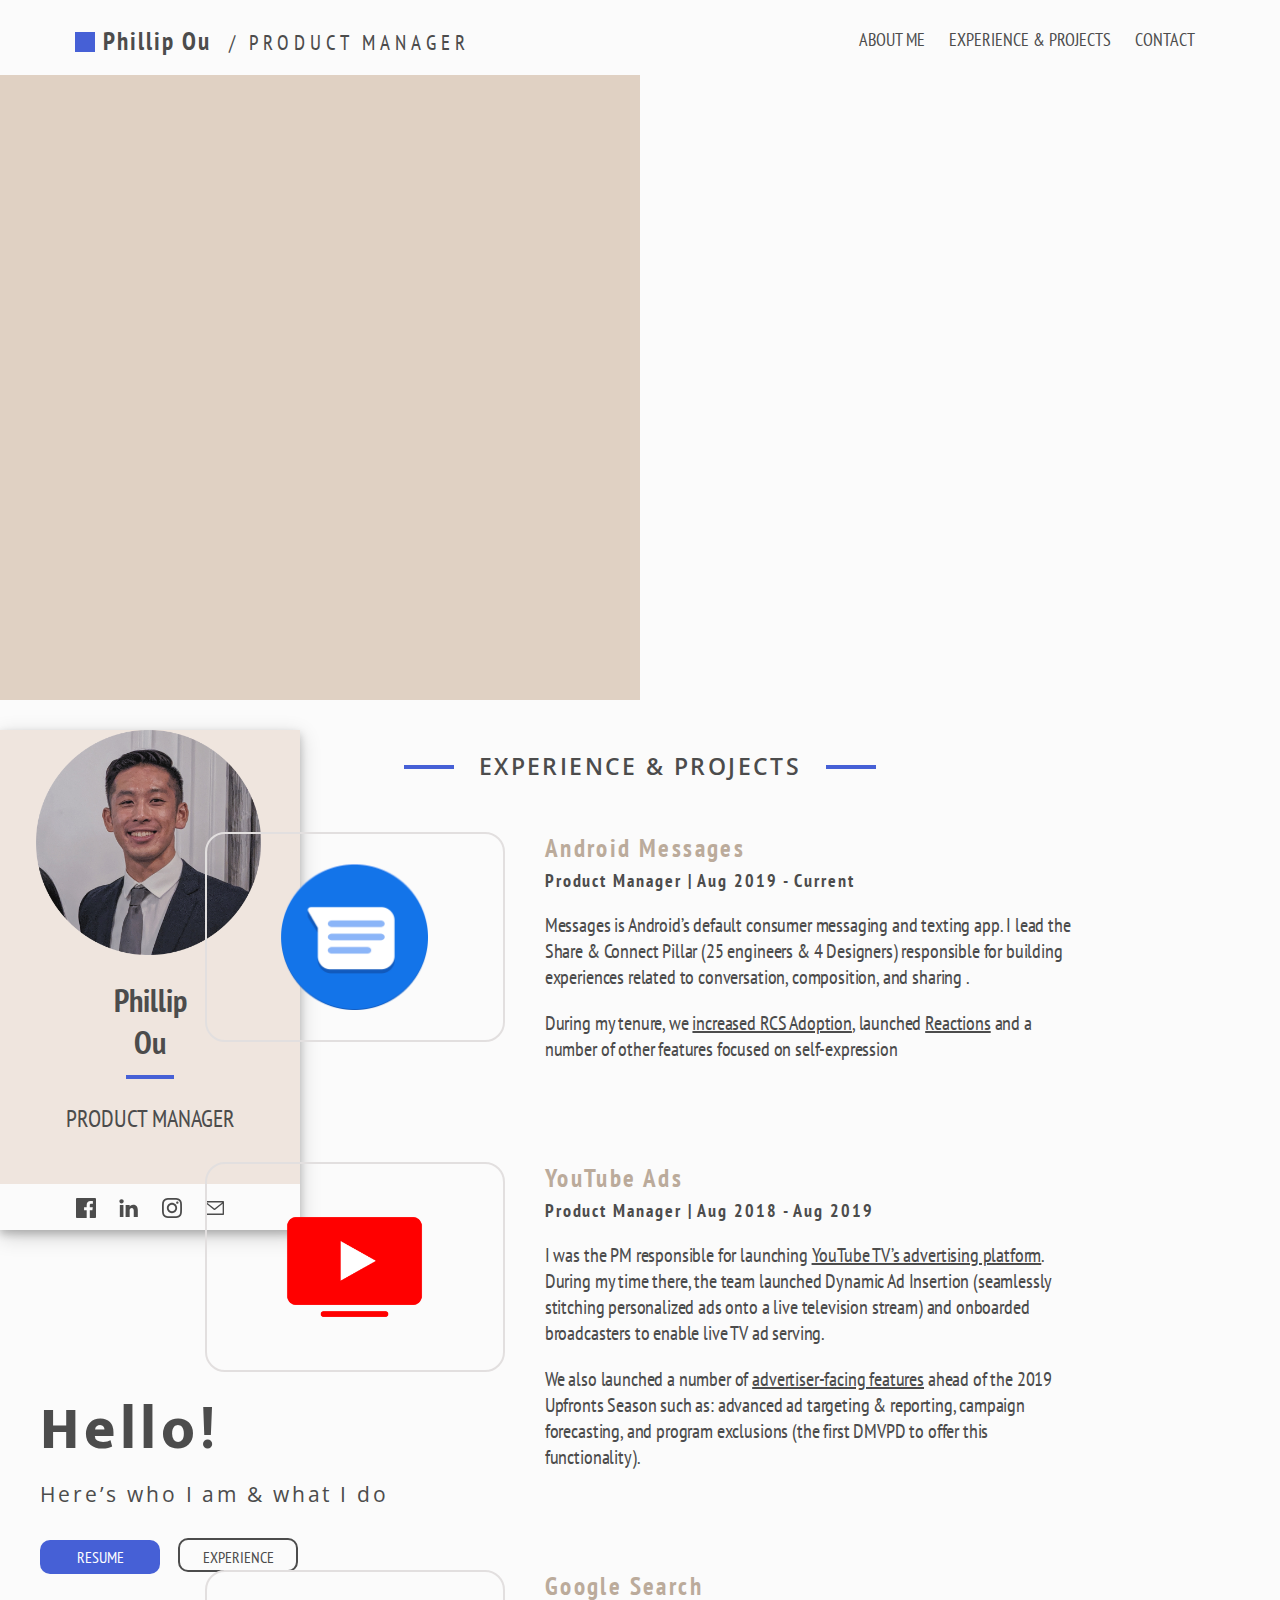
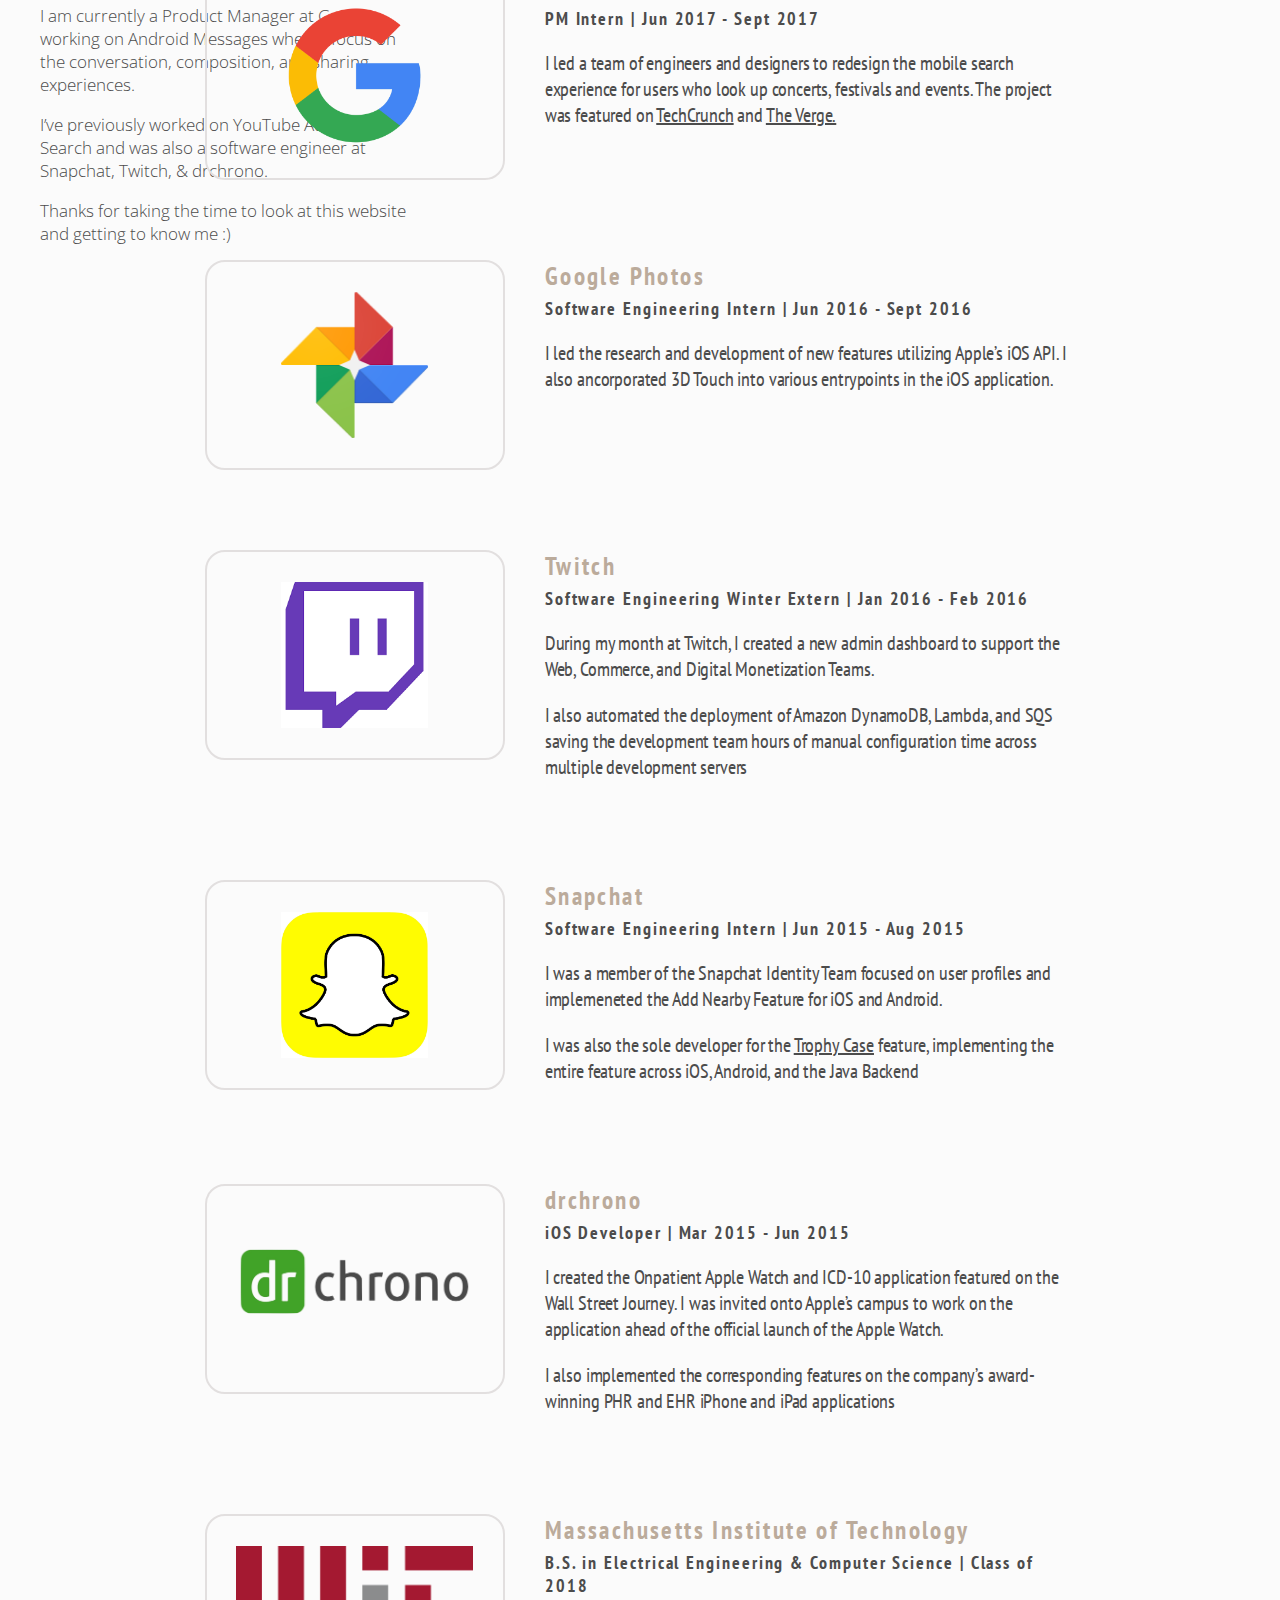
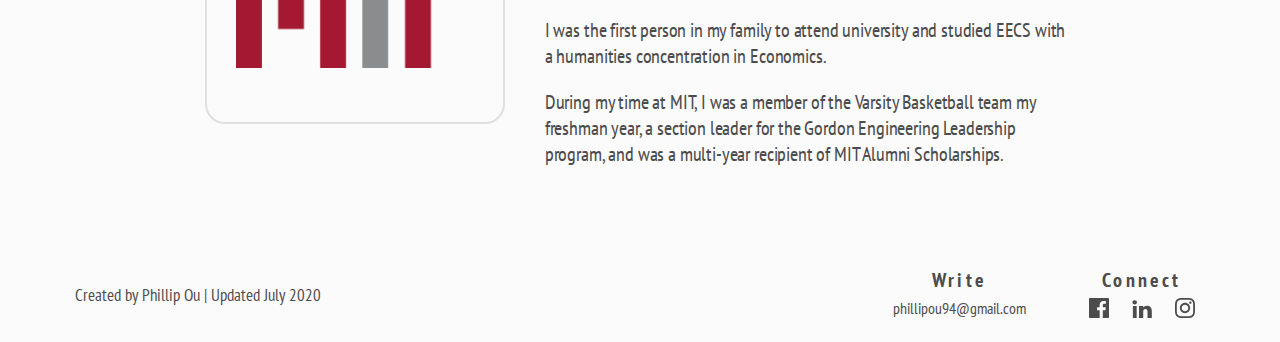
==== commit d641b9c4: "added resume link" ====
--- a/index.html
+++ b/index.html
@@ -17,7 +17,7 @@
             <div class="left-nav">
                 <div id="square"> </div>
                 <p id="name">Phillip Ou</p>
-                <p id="product-manager"> /  PRODUCT MANAGER</p>
+                <p id="product-manager"> / PRODUCT MANAGER</p>
             </div>
 
             <ul class="right-nav">
@@ -27,24 +27,24 @@
             </ul>
         </nav>
     </div>
-    <div class = "about-me">
-        <div id = "about-me-background">
-            <div id = "brown-background"></div>
-            <div id = "white-background"></div>
-        </div>
-        <div id = about-me-foreground>
-            <div id = foreground-left-column></div>
-            <div id = "profile-card">
-                <div class = "profile-photo-container">
+    <div class="about-me">
+        <div id="about-me-background">
+            <div id="brown-background"></div>
+            <div id="white-background"></div>
+        </div>
+        <div id=a bout-me-foreground>
+            <div id=f oreground-left-column></div>
+            <div id="profile-card">
+                <div class="profile-photo-container">
                     <img class="profile-photo" src="photos/ProfilePhoto.png">
                 </div>
-                <div class = "name-container">
+                <div class="name-container">
                     <h1>Phillip</h1>
                     <h1>Ou</h1>
                 </div>
-                <div class = "line-break"></div>
-                <h2 class = "subtitle">PRODUCT MANAGER</h2>
-                <div class = "icon-container">
+                <div class="line-break"></div>
+                <h2 class="subtitle">PRODUCT MANAGER</h2>
+                <div class="icon-container">
                     <a target="_blank" rel="noopener noreferrer" href="https://www.facebook.com/phillip.ou/">
                         <img src="icons/Facebook-black.svg" />
                     </a>
@@ -60,97 +60,91 @@
                 </div>
             </div>
 
-            <div id = "about-me-info-container"> 
+            <div id="about-me-info-container">
                 <h1>Hello!</h1>
                 <h2>Here’s who I am &amp what I do</h2>
-                <div id = "buttons">
-                    <a class = "about-me-button" id = "resume-button" href="#">RESUME</a>
-                    <a class = "about-me-button" id = "experience-button" href="#">EXPERIENCE</a>
-                </div>
-                 <div id = "about-me-paragraph">
+                <div id="buttons">
+                    <a class="about-me-button" id="resume-button" href="resume/PhillipOuResume(June-2019).pdf">RESUME</a>
+                    <a class="about-me-button" id="experience-button" href="#">EXPERIENCE</a>
+                </div>
+                <div id="about-me-paragraph">
                     <p>I am currently a Product Manager at Google working on Android Messages where I focus on the conversation, composition, and sharing experiences.</p>
                     <p>I’ve previously worked on YouTube Ads, Google Search and was also a software engineer at Snapchat, Twitch, & drchrono.</p>
                     <p>Thanks for taking the time to look at this website and getting to know me :) </p>
                 </div>
             </div>
         </div>
-        
-
-        
-        
-        
-    </div>
-
-    <div class = "experience-section" id ="experience">
-        <div id = "experience-header">
-            <div class = "bar"></div>
+
+
+
+
+
+    </div>
+
+    <div class="experience-section" id="experience">
+        <div id="experience-header">
+            <div class="bar"></div>
             <h1>EXPERIENCE &amp PROJECTS</h1>
-            <div class = "bar"></div>
+            <div class="bar"></div>
         </div>
 
         <!-- Android Messages -->
         <div class="job">
-            <div class = "job-logo-container">
+            <div class="job-logo-container">
                 <img class="job-logo" src="jobs/messages_logo.png">
             </div>
             <p class="company"> Android Messages</p>
             <p class="job-title"> Product Manager | Aug 2019 - Current</p>
             <div class="job-description">
-                <p>Messages is Android’s default consumer messaging and texting app. I lead the Share & Connect Pillar (25 engineers & 4 Designers) 
-                    responsible for building experiences related to conversation, composition, and sharing .</p>
+                <p>Messages is Android’s default consumer messaging and texting app. I lead the Share & Connect Pillar (25 engineers & 4 Designers) responsible for building experiences related to conversation, composition, and sharing .</p>
                 <p>During my tenure, we <a target="_blank" rel="noopener noreferrer" href="https://www.theverge.com/2019/11/14/20964477/googles-rcs-chat-android-rollout-us-ccmi-texting-sms">
-                    increased RCS Adoption</a>, launched 
-                    <a target="_blank" rel="noopener noreferrer" href="https://www.theverge.com/2020/5/13/21256975/google-android-messages-rcs-emoji-reactions-test">Reactions</a> 
-                    and a number of other features focused on self-expression</p>    
-            </div> 
-        </div>
-        
+                    increased RCS Adoption</a>, launched
+                    <a target="_blank" rel="noopener noreferrer" href="https://www.theverge.com/2020/5/13/21256975/google-android-messages-rcs-emoji-reactions-test">Reactions</a> and a number of other features focused on self-expression</p>
+            </div>
+        </div>
+
         <!-- YouTube Ads -->
         <div class="job">
-            <div class = "job-logo-container">
+            <div class="job-logo-container">
                 <img class="job-logo" src="jobs/youtube_tv.png">
             </div>
             <p class="company"> YouTube Ads</p>
             <p class="job-title"> Product Manager | Aug 2018 - Aug 2019</p>
             <div class="job-description">
                 <p>I was the PM responsible for launching <a href="https://adage.com/article/special-report-newfronts/youtube-selling-ads-live-tv-service/313284"> 
-                    YouTube TV’s advertising platform</a>. During my time there, the team launched  Dynamic Ad Insertion 
-                    (seamlessly stitching personalized ads onto a live television stream) and onboarded broadcasters to enable live TV ad serving.</p>
-                <p>We also launched a number of <a target="_blank" rel="noopener noreferrer" href="https://ppcexpo.com/blog/youtube-tv-ads">advertiser-facing features</a>
-                    ahead of the 2019 Upfronts Season such as: advanced ad targeting & reporting, campaign forecasting, and program exclusions 
-                    (the first DMVPD to offer this functionality). </p>    
-            </div> 
+                    YouTube TV’s advertising platform</a>. During my time there, the team launched Dynamic Ad Insertion (seamlessly stitching personalized ads onto a live television stream) and onboarded broadcasters to enable live TV ad serving.</p>
+                <p>We also launched a number of <a target="_blank" rel="noopener noreferrer" href="https://ppcexpo.com/blog/youtube-tv-ads">advertiser-facing features</a> ahead of the 2019 Upfronts Season such as: advanced ad targeting & reporting, campaign
+                    forecasting, and program exclusions (the first DMVPD to offer this functionality). </p>
+            </div>
         </div>
 
         <!-- Google Search -->
         <div class="job">
-            <div class = "job-logo-container">
+            <div class="job-logo-container">
                 <img class="job-logo" src="jobs/google_logo.png">
             </div>
             <p class="company"> Google Search</p>
             <p class="job-title"> PM Intern | Jun 2017 - Sept 2017</p>
             <div class="job-description">
-                <p>I led a team of engineers and designers to redesign the mobile search experience for users who look up concerts, festivals and events.
-                The project was featured on <a target="_blank" rel="noopener noreferrer" href="https://techcrunch.com/2018/07/26/google-revamps-local-events-search-to-include-personalized-suggestions/">TechCrunch</a> 
-                and <a target="_blank" rel="noopener noreferrer" href="https://www.theverge.com/2018/7/26/17617522/google-search-events-recommendations-interest-based">The Verge.</a></p>
-            </div>  
+                <p>I led a team of engineers and designers to redesign the mobile search experience for users who look up concerts, festivals and events. The project was featured on <a target="_blank" rel="noopener noreferrer" href="https://techcrunch.com/2018/07/26/google-revamps-local-events-search-to-include-personalized-suggestions/">TechCrunch</a>                    and <a target="_blank" rel="noopener noreferrer" href="https://www.theverge.com/2018/7/26/17617522/google-search-events-recommendations-interest-based">The Verge.</a></p>
+            </div>
         </div>
 
         <!-- Google Photos -->
         <div class="job">
-            <div class = "job-logo-container">
+            <div class="job-logo-container">
                 <img class="job-logo" src="jobs/google_photos_logo.png">
             </div>
             <p class="company"> Google Photos</p>
             <p class="job-title"> Software Engineering Intern | Jun 2016 - Sept 2016</p>
             <div class="job-description">
                 <p>I led the research and development of new features utilizing Apple’s iOS API. I also ancorporated 3D Touch into various entrypoints in the iOS application.</p>
-            </div>  
+            </div>
         </div>
 
         <!-- Twitch -->
         <div class="job">
-            <div class = "job-logo-container">
+            <div class="job-logo-container">
                 <img class="job-logo" src="jobs/twitch_logo.png">
             </div>
             <p class="company"> Twitch </p>
@@ -158,66 +152,64 @@
             <div class="job-description">
                 <p>During my month at Twitch, I created a new admin dashboard to support the Web, Commerce, and Digital Monetization Teams. </p>
                 <p>I also automated the deployment of Amazon DynamoDB, Lambda, and SQS saving the development team hours of manual configuration time across multiple development servers</p>
-            </div>  
+            </div>
         </div>
 
         <!-- Snapchat -->
         <div class="job">
-            <div class = "job-logo-container">
+            <div class="job-logo-container">
                 <img class="job-logo" src="jobs/snapchat_logo.jpg">
             </div>
             <p class="company"> Snapchat </p>
             <p class="job-title"> Software Engineering Intern | Jun 2015 - Aug 2015</p>
             <div class="job-description">
                 <p>I was a member of the Snapchat Identity Team focused on user profiles and implemeneted the Add Nearby Feature for iOS and Android. </p>
-                <p>I was also the sole developer for the <a target="_blank" rel="noopener noreferrer" href="https://www.theverge.com/2018/7/26/17617522/google-search-events-recommendations-interest-based"> Trophy Case</a>
-                     feature, implementing the entire feature across iOS, Android, and the Java Backend </p>
-            </div>  
+                <p>I was also the sole developer for the <a target="_blank" rel="noopener noreferrer" href="https://www.theverge.com/2018/7/26/17617522/google-search-events-recommendations-interest-based"> Trophy Case</a> feature, implementing the entire
+                    feature across iOS, Android, and the Java Backend </p>
+            </div>
         </div>
 
         <!-- drchrono -->
         <div class="job">
-            <div class = "job-logo-container">
+            <div class="job-logo-container">
                 <img class="job-logo" src="jobs/drchrono_logo.png">
             </div>
             <p class="company"> drchrono </p>
             <p class="job-title"> iOS Developer | Mar 2015 - Jun 2015</p>
             <div class="job-description">
-                <p>I created the Onpatient Apple Watch and ICD-10 application featured on the Wall Street Journey. I was invited onto Apple’s campus to work on 
-                    the application ahead of the official launch of the Apple Watch.</p>
+                <p>I created the Onpatient Apple Watch and ICD-10 application featured on the Wall Street Journey. I was invited onto Apple’s campus to work on the application ahead of the official launch of the Apple Watch.</p>
                 <p>I also implemented the corresponding features on the company’s award-winning PHR and EHR iPhone and iPad applications </p>
-            </div>  
+            </div>
         </div>
 
         <!-- MIT -->
         <div class="job">
-            <div class = "job-logo-container">
+            <div class="job-logo-container">
                 <img class="job-logo" src="jobs/mit_logo.png">
             </div>
             <p class="company"> Massachusetts Institute of Technology </p>
             <p class="job-title"> B.S. in Electrical Engineering & Computer Science | Class of 2018</p>
             <div class="job-description">
                 <p>I was the first person in my family to attend university and studied EECS with a humanities concentration in Economics. </p>
-                <p>During my time at MIT, I was a member of the Varsity Basketball team my freshman year, a section leader for the Gordon Engineering Leadership program, 
-                    and was a multi-year recipient of MIT Alumni Scholarships.
+                <p>During my time at MIT, I was a member of the Varsity Basketball team my freshman year, a section leader for the Gordon Engineering Leadership program, and was a multi-year recipient of MIT Alumni Scholarships.
                 </p>
-            </div>  
-        </div>  
-    
-    </div>
-
-    <div class = "footer" id = "contact">
-        <div class = "copyright">
+            </div>
+        </div>
+
+    </div>
+
+    <div class="footer" id="contact">
+        <div class="copyright">
             <p>Created by Phillip Ou | Updated July 2020</p>
         </div>
-        <div class = "right-footer">
-            <div class = "footer-section">
+        <div class="right-footer">
+            <div class="footer-section">
                 <h1>Write</h1>
-                <p>phillipou94@gmail.com</p>   
-            </div>
-            <div class = "footer-section">
+                <p>phillipou94@gmail.com</p>
+            </div>
+            <div class="footer-section">
                 <h1>Connect</h1>
-                <div class = "social-icons">
+                <div class="social-icons">
                     <a target="_blank" rel="noopener noreferrer" href="https://www.facebook.com/phillip.ou/">
                         <img src="icons/Facebook-black.svg" />
                     </a>
@@ -227,15 +219,15 @@
                     <a target="_blank" rel="noopener noreferrer" href="https://www.instagram.com/filupoh/?hl=en">
                         <img src="icons/Instagram-black.svg" />
                     </a>
-                </div> 
-            </div>
-        </div>
-
-    </div>
-    
-   
+                </div>
+            </div>
+        </div>
+
+    </div>
+
+
 
 
 </body>
 
-</html>
+</html>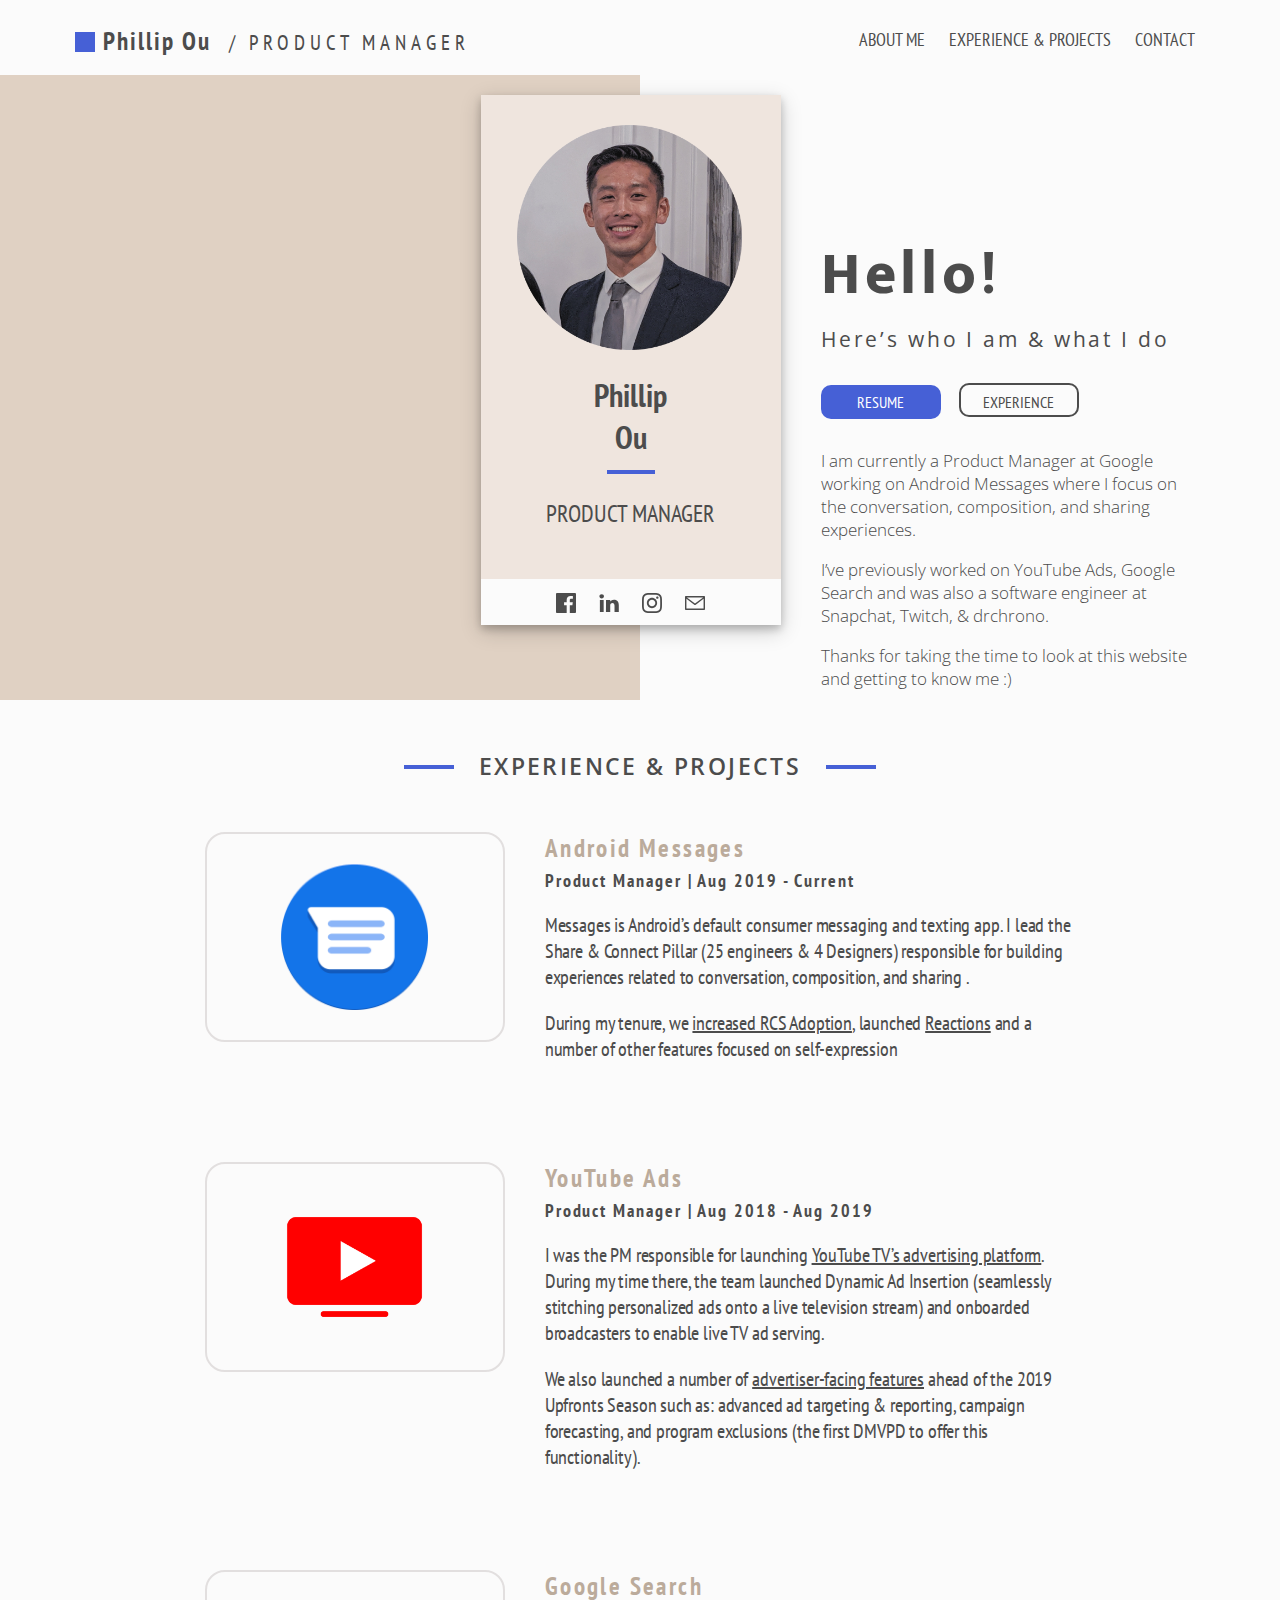
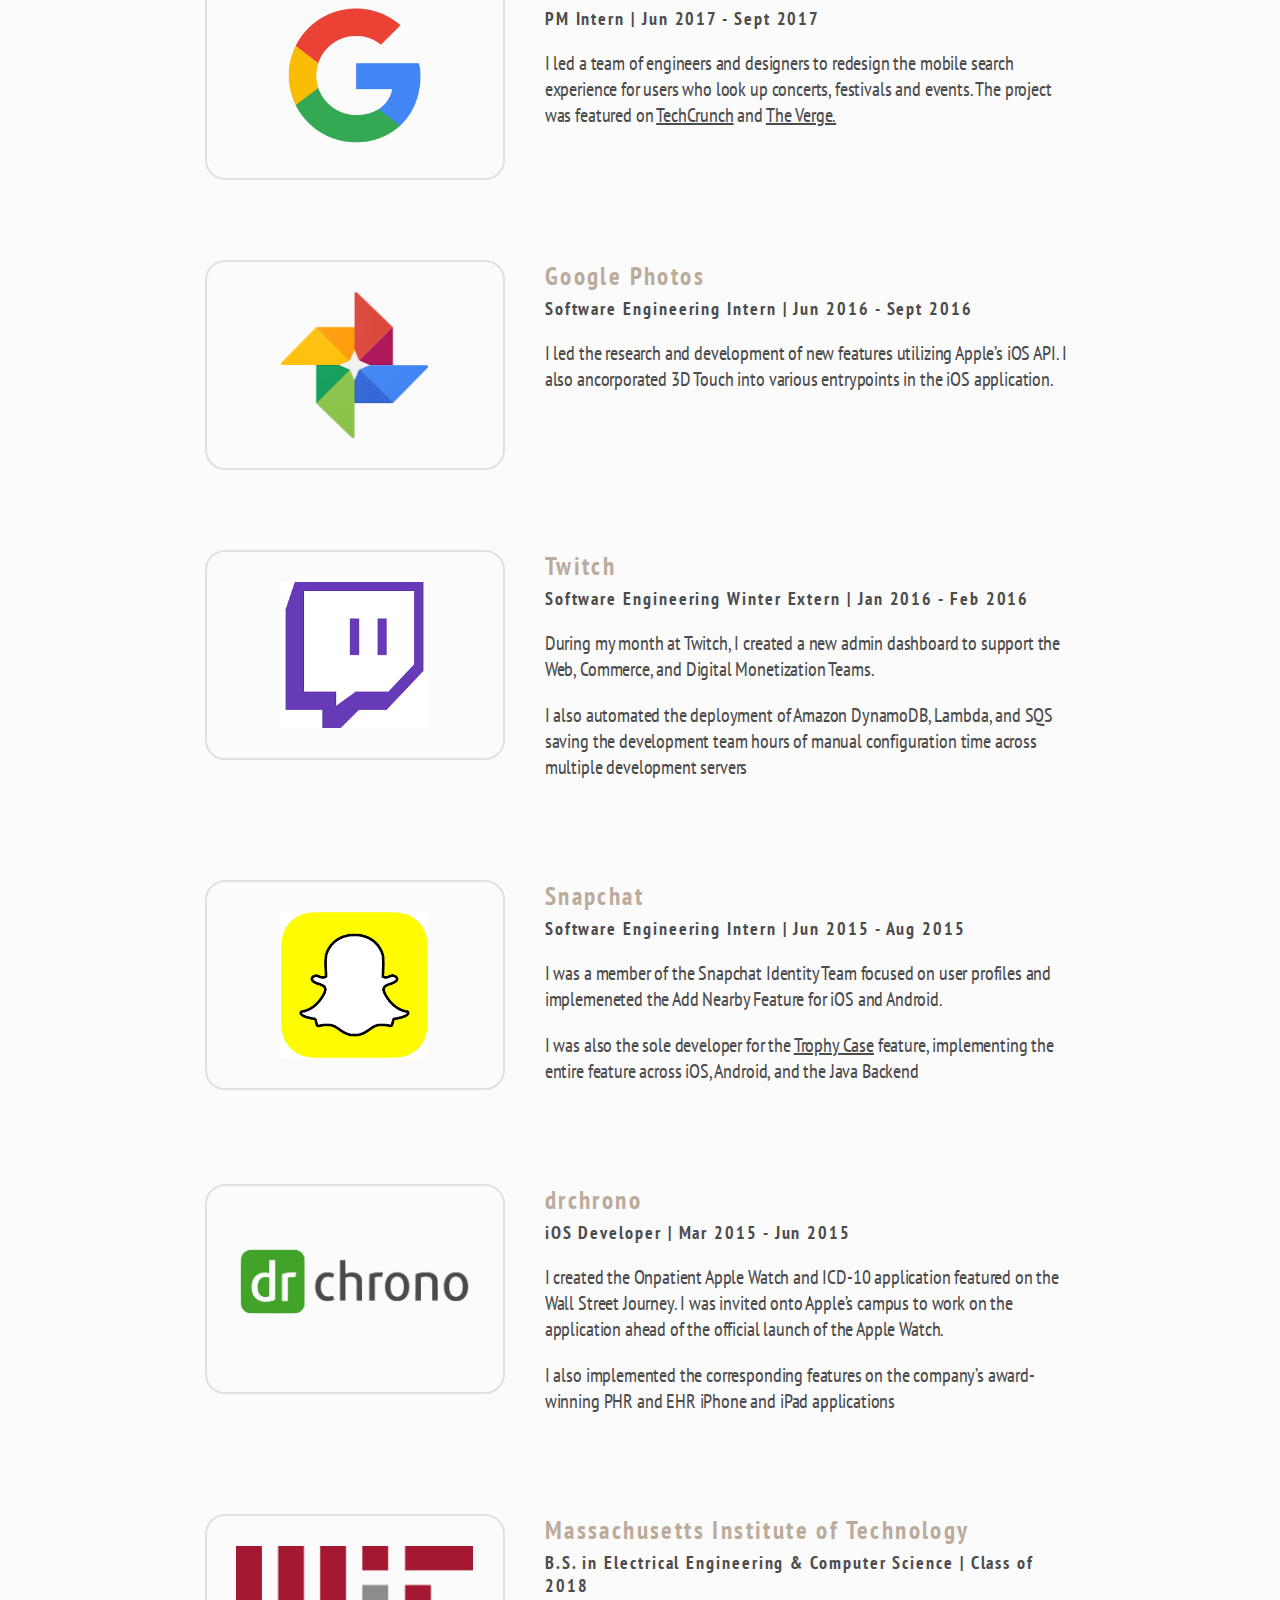
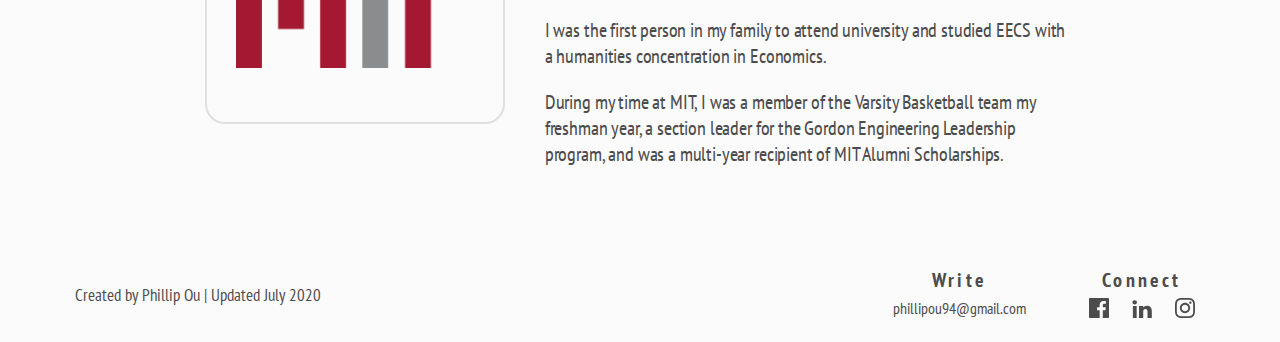
==== commit 525ac87a: "fixed div bug" ====
--- a/index.html
+++ b/index.html
@@ -32,8 +32,8 @@
             <div id="brown-background"></div>
             <div id="white-background"></div>
         </div>
-        <div id=a bout-me-foreground>
-            <div id=f oreground-left-column></div>
+        <div id="about-me-foreground">
+            <div id="foreground-left-column"></div>
             <div id="profile-card">
                 <div class="profile-photo-container">
                     <img class="profile-photo" src="photos/ProfilePhoto.png">
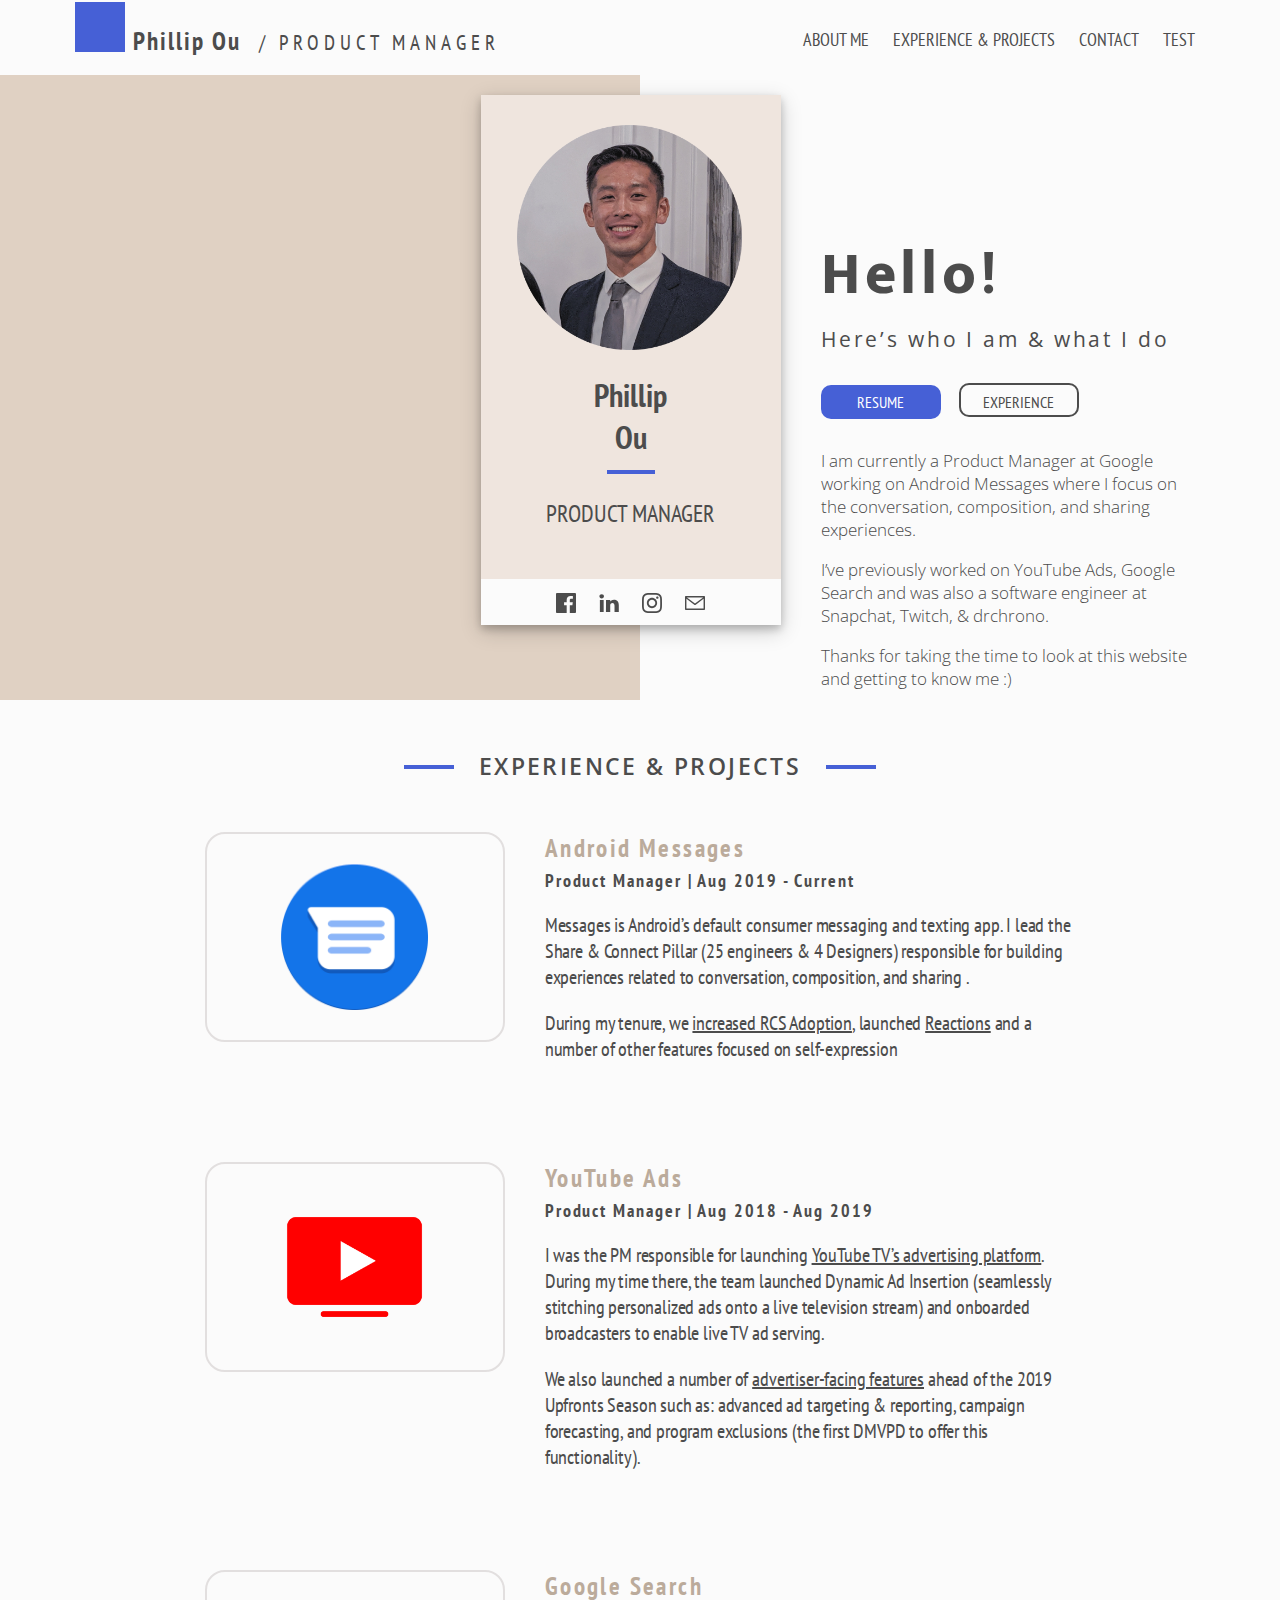
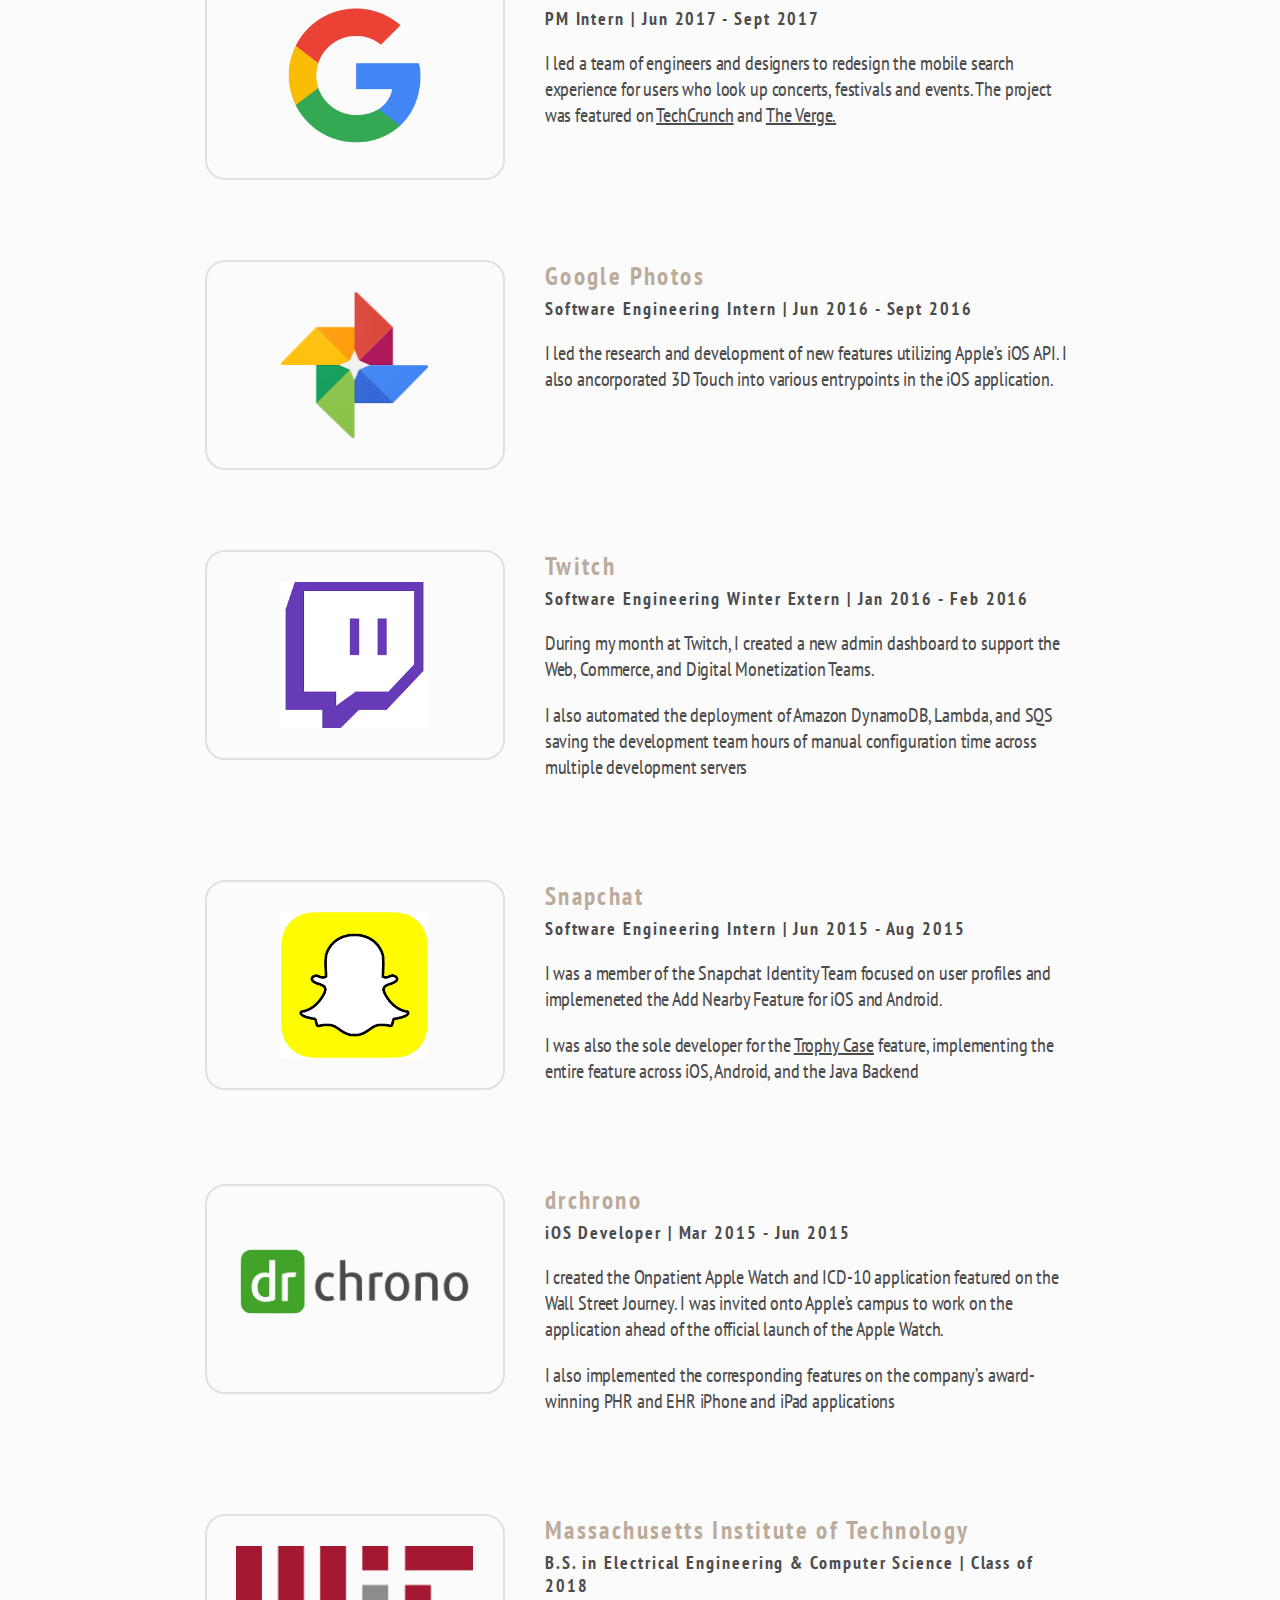
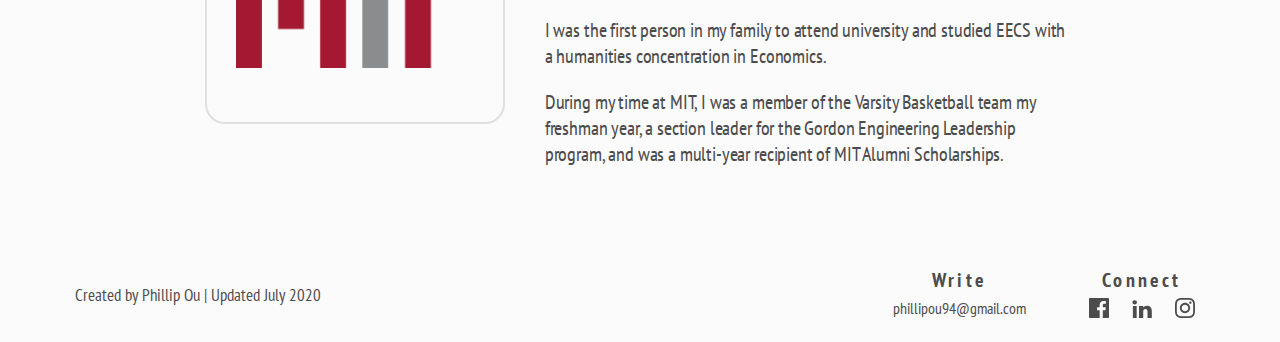
==== commit c1550ad7: "configured test page and added avatar" ====
--- a/index.html
+++ b/index.html
@@ -24,6 +24,7 @@
                 <li><a class="scroll-to-about" href="#">ABOUT ME</a></li>
                 <li><a class="scroll-to-experience-and-projects" href="#">EXPERIENCE &amp PROJECTS</a></li>
                 <li><a class="scroll-to-contact" href="#">CONTACT</a></li>
+                <li><a class="scroll-to-contact" href="home.html">TEST</a></li>
             </ul>
         </nav>
     </div>
@@ -77,8 +78,6 @@
 
 
 
-
-
     </div>
 
     <div class="experience-section" id="experience">
--- a/css/main.css
+++ b/css/main.css
@@ -46,8 +46,8 @@
 
 #square {
     display:inline-block;
-    height: 20px;
-    width: 20px;
+    height: 50px;
+    width: 50px;
     vertical-align: -2px;
     background:#4660D6;
 }
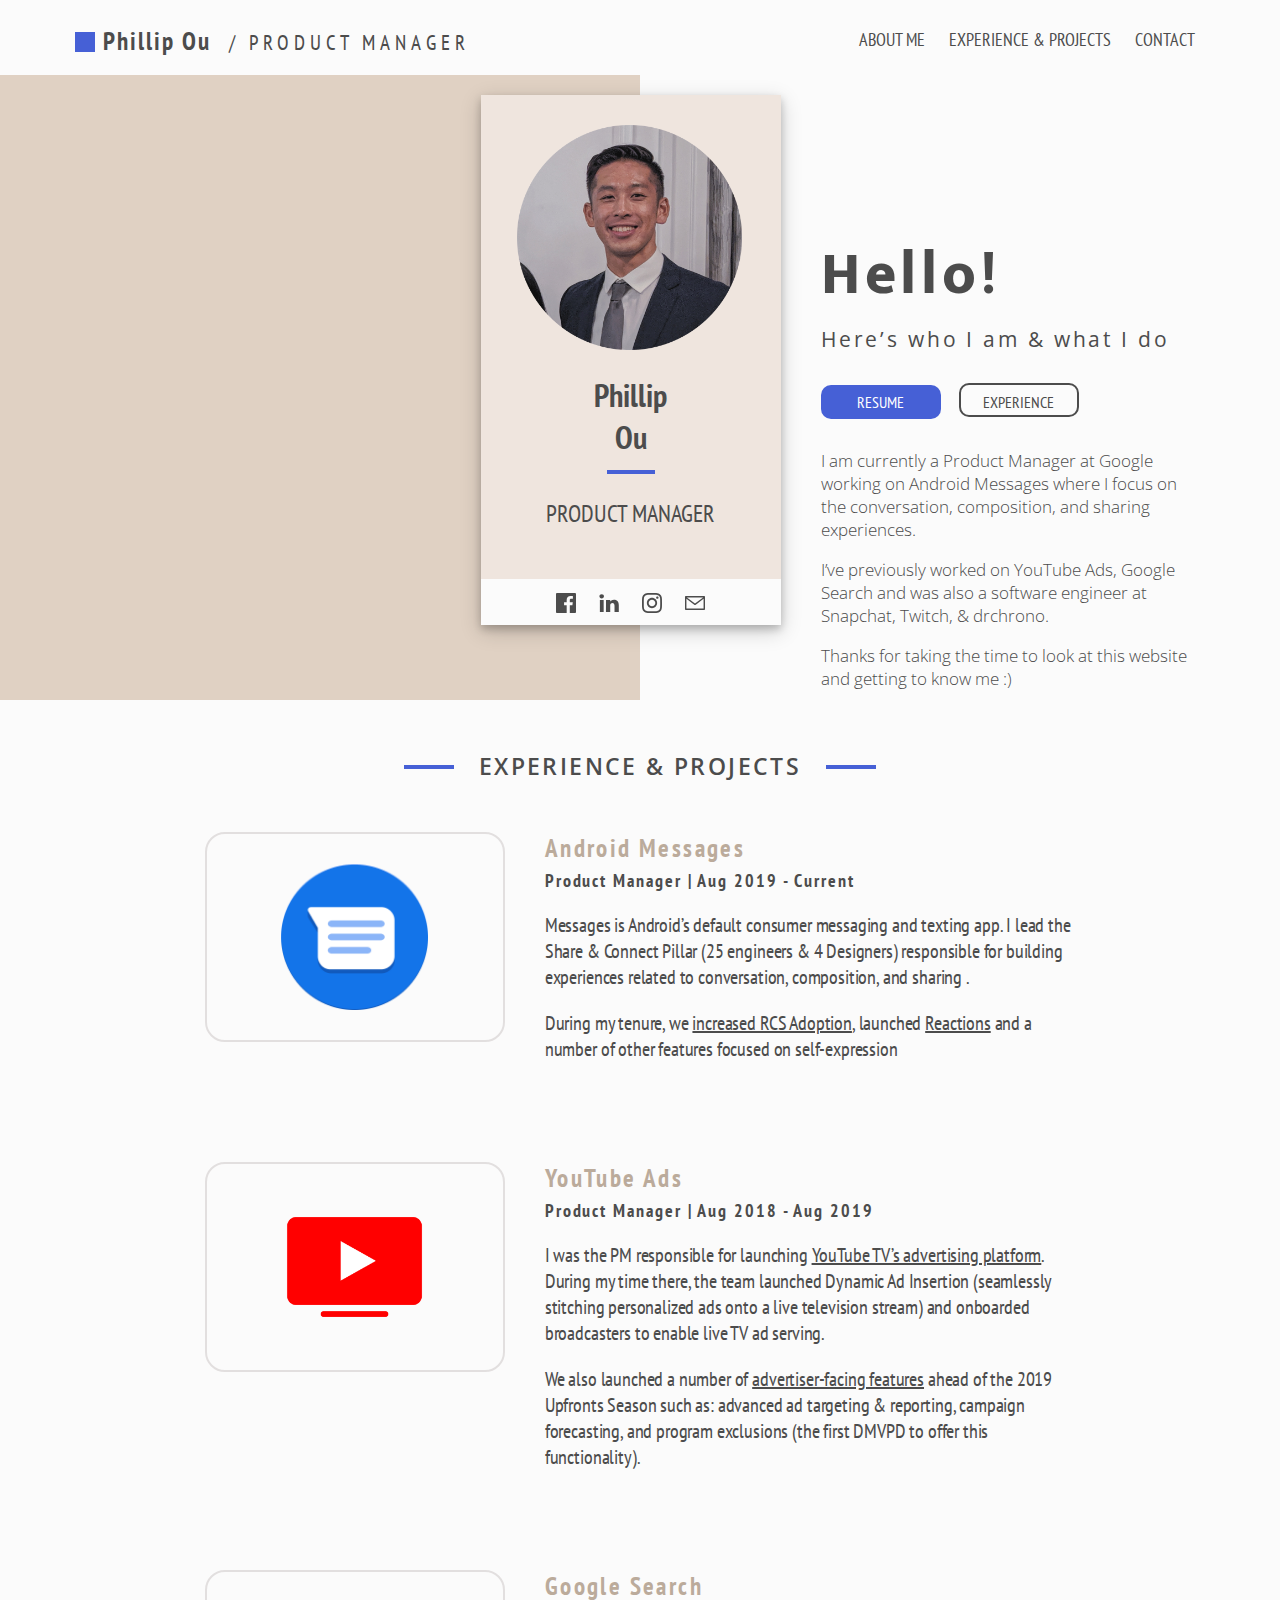
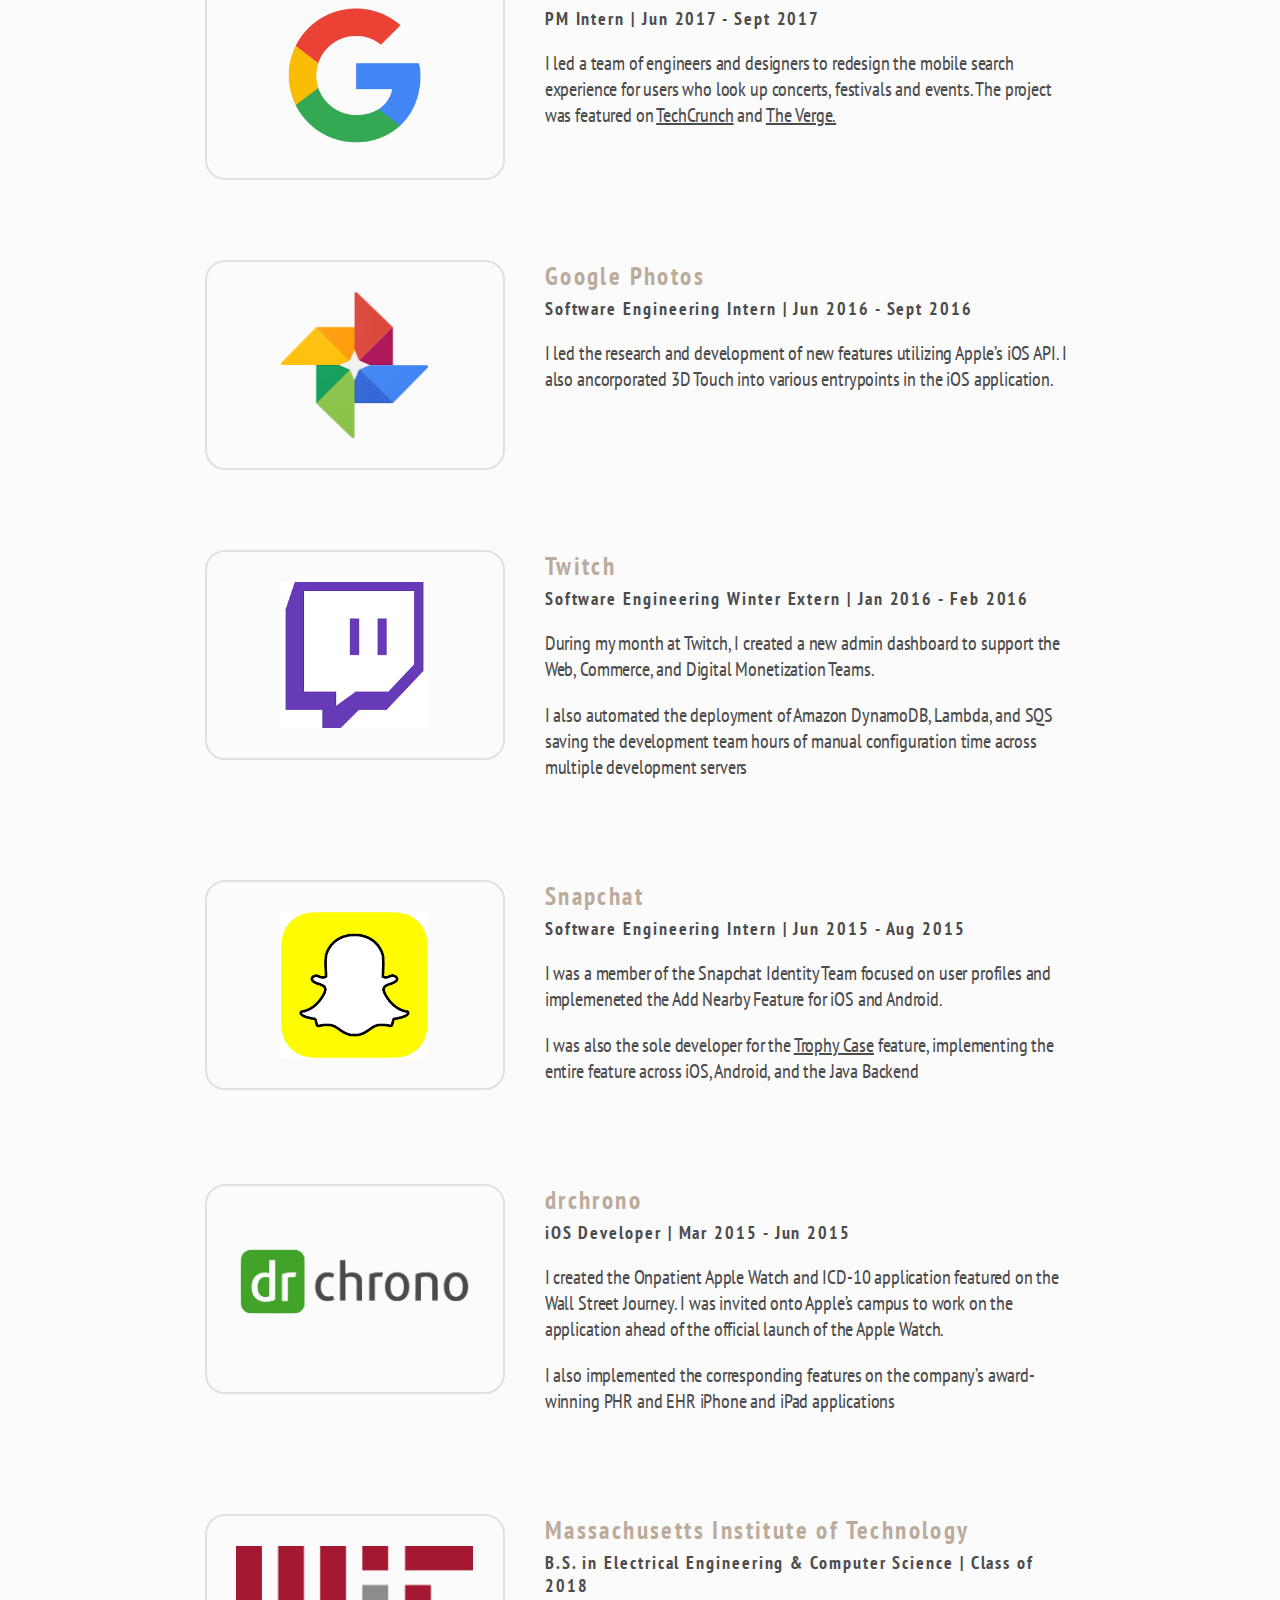
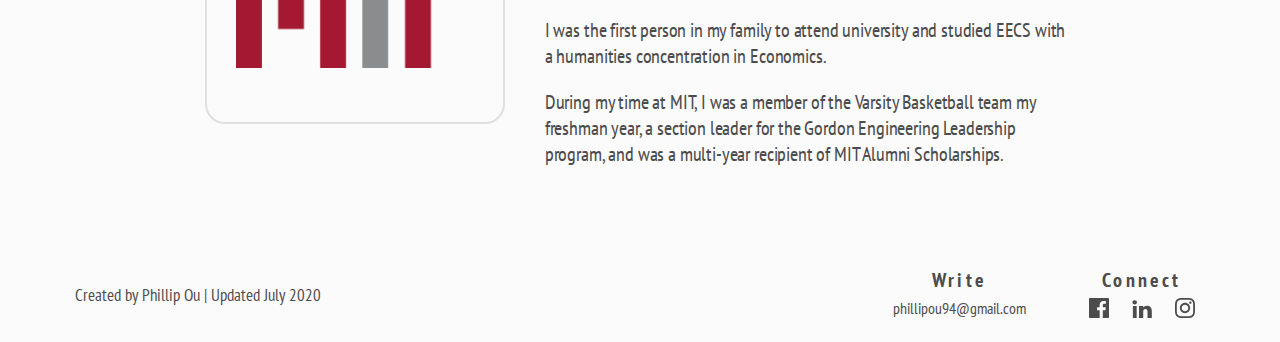
==== commit 4fd24d59: "hid test" ====
--- a/index.html
+++ b/index.html
@@ -24,7 +24,6 @@
                 <li><a class="scroll-to-about" href="#">ABOUT ME</a></li>
                 <li><a class="scroll-to-experience-and-projects" href="#">EXPERIENCE &amp PROJECTS</a></li>
                 <li><a class="scroll-to-contact" href="#">CONTACT</a></li>
-                <li><a class="scroll-to-contact" href="home.html">TEST</a></li>
             </ul>
         </nav>
     </div>
--- a/css/main.css
+++ b/css/main.css
@@ -46,8 +46,8 @@
 
 #square {
     display:inline-block;
-    height: 50px;
-    width: 50px;
+    height: 20px;
+    width: 20px;
     vertical-align: -2px;
     background:#4660D6;
 }
@@ -89,11 +89,11 @@
     text-align: right;
     text-decoration: none;
     font-family: 'PT Sans Narrow', sans-serif;
-    font-weight: 400;
+    font-weight: 500;
 }
 
 nav .right-nav a:hover {
-    font-weight: 400;
+    font-weight: 00;
     color: #4660D6;
 }
         
